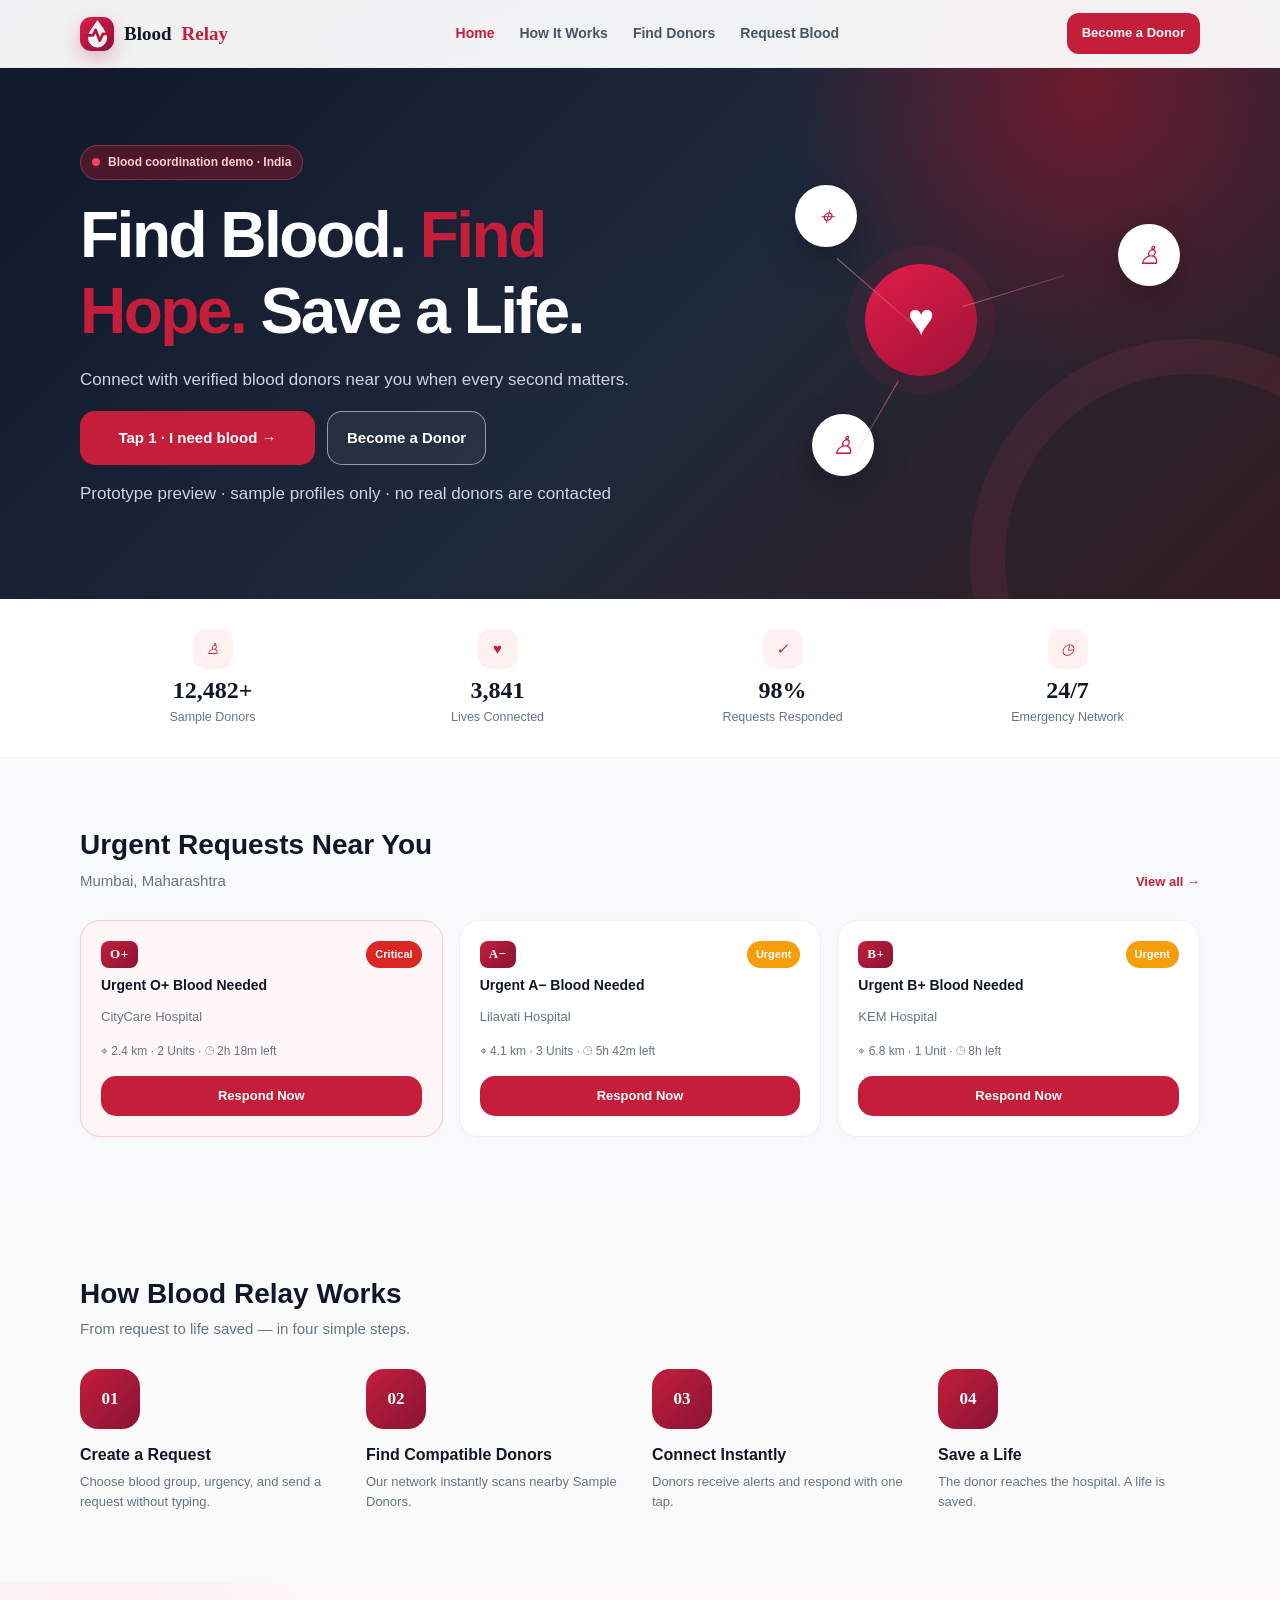
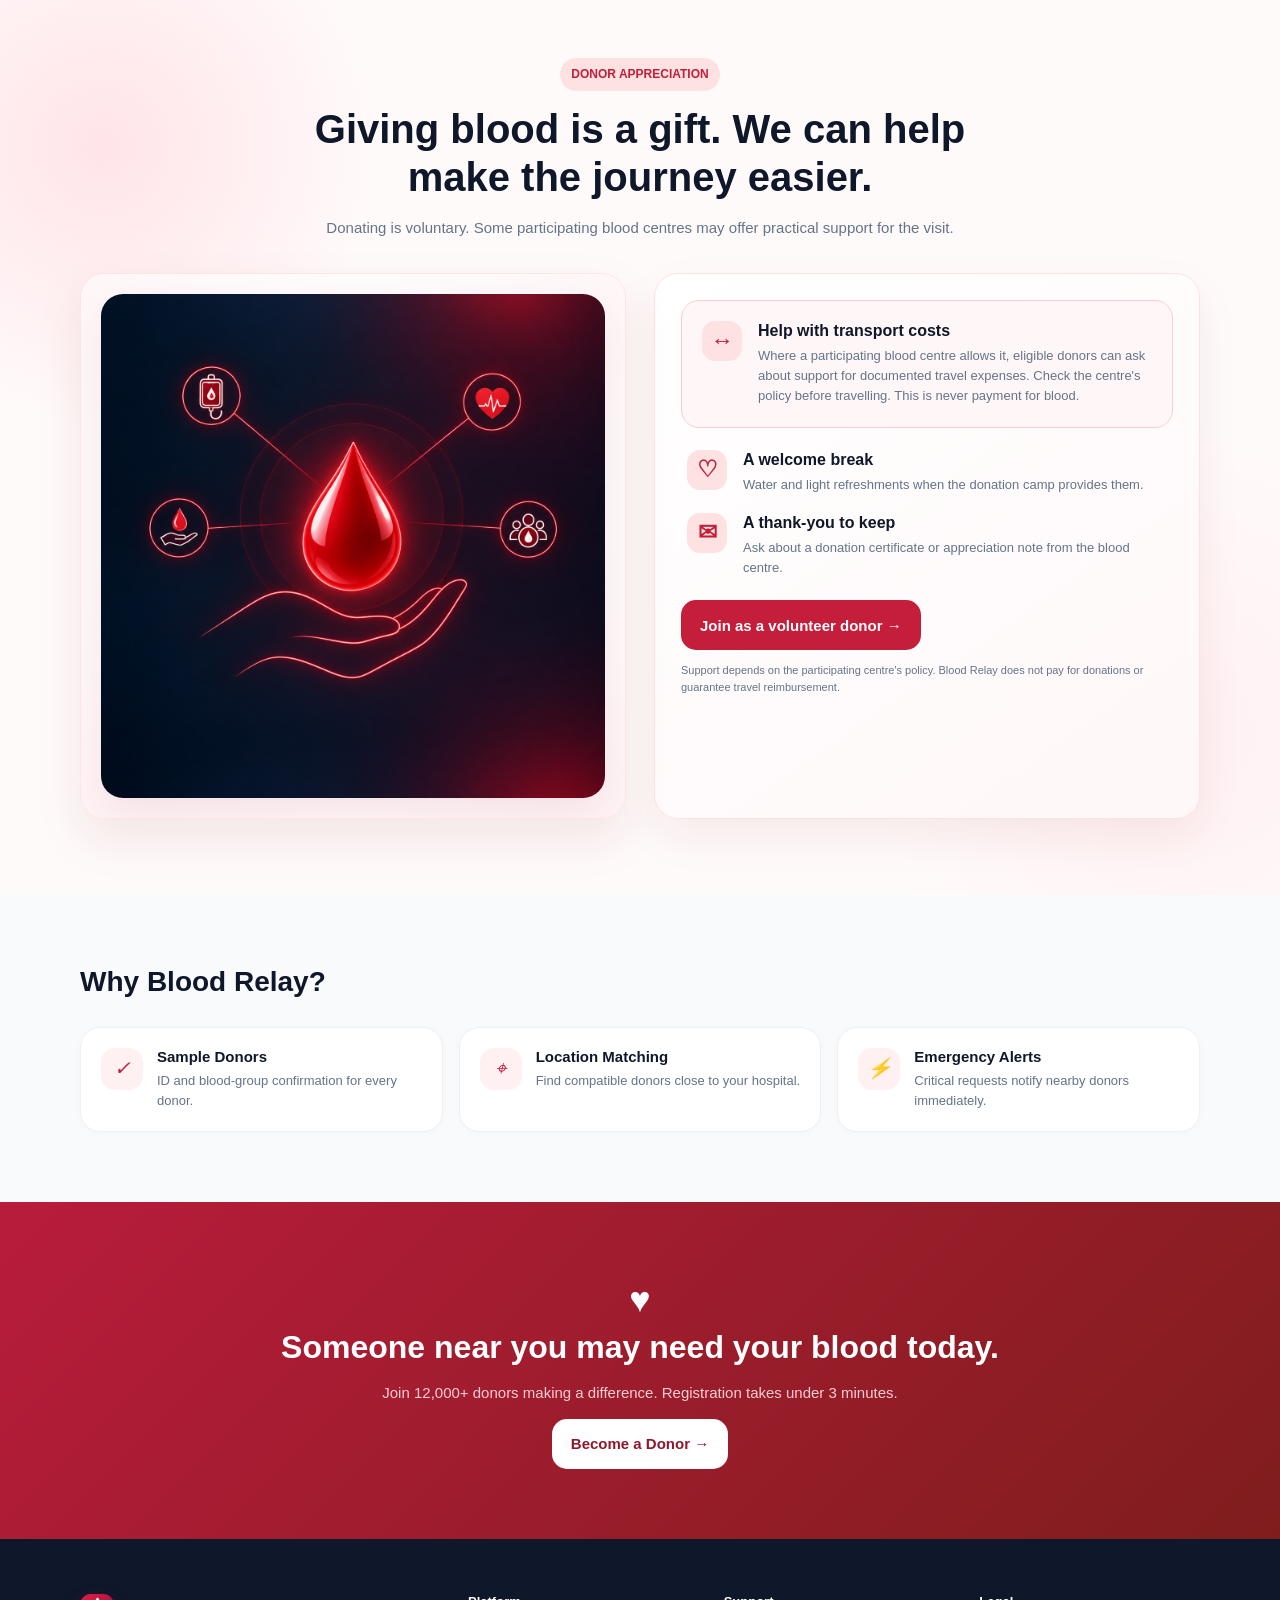
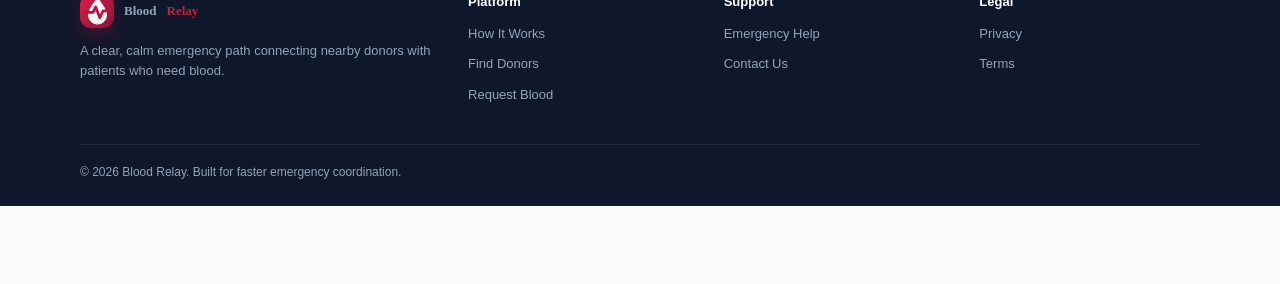
==== index.html @ 2e655f5f "added a index.html and index.css" ====
<!doctype html>
<html lang="en">
  <head>
    <meta charset="utf-8">
    <meta name="viewport" content="width=device-width,initial-scale=1">
    <meta name="theme-color" content="#c41e3a">
    <link rel="icon" href="data:image/svg+xml,%3Csvg xmlns='http://www.w3.org/2000/svg' viewBox='0 0 64 64'%3E%3Cpath fill='%23c41e3a' d='M32 4C24 18 10 31 10 43a22 22 0 1044 0C54 31 40 18 32 4z'/%3E%3C/svg%3E">
    <link rel="stylesheet" href="index.css">
    <title>
      Blood Relay — Emergency Blood Coordination
    </title>
  </head>
  <body class="bottom-space">

    <!-- Shared desktop navigation. -->

    <header class="topbar">
      <nav class="container nav">
        <a class="logo" href="index.html">
          <b class="logo-mark">
          </b>
          Blood <span class="red">Relay</span>
        </a>
        <div class="nav-links">
          <a class="active" href="index.html">
            Home
          </a>
          <a href="about.html">
            How It Works
          </a>
          <a href="search.html">
            Find Donors
          </a>
          <a href="request.html">
            Request Blood
          </a>
        </div>
        <a class="nav-action" href="register.html">
          Become a Donor
        </a>
      </nav>
    </header>


    <main>


      <!-- The first section helps visitors find donors or start a request. -->

      <section class="hero">
        <div class="container hero-grid">
          <div>
            <span class="eyebrow dark">
              <i class="dot">
              </i>
              Blood coordination demo · India
            </span>
            <h1>
              Find Blood.
              <span class="red">
                Find Hope.
              </span>
              Save a Life.
            </h1>
            <p>
              Connect with verified blood donors near you when every second matters.
            </p>
            <div class="hero-actions">
              <a class="btn btn-primary emergency-action" href="quick-request.html">
                Tap 1 · I need blood →
              </a>
              <a class="btn btn-ghost" href="register.html">
                Become a Donor
              </a>
            </div>
            <p class="demo-disclosure">Prototype preview · sample profiles only · no real donors are contacted</p>
          </div>
          <div class="network" aria-label="Blood request network">
            <i class="core">
              ♥
            </i>
            <i class="node">
              ⌖
            </i>
            <i class="node">
              ♙
            </i>
            <i class="node">
              ♙
            </i>
            <b class="line">
            </b>
            <b class="line">
            </b>
            <b class="line">
            </b>
          </div>
        </div>
      </section>
      <!-- Community impact statistics. -->
      <section class="stats">
        <div class="container stat-grid">
          <div class="stat">
            <i class="stat-icon">
              ♙
            </i>
            <strong>
              12,482+
            </strong>
            <small>
              Sample Donors
            </small>
          </div>
          <div class="stat">
            <i class="stat-icon">
              ♥
            </i>
            <strong>
              3,841
            </strong>
            <small>
              Lives Connected
            </small>
          </div>
          <div class="stat">
            <i class="stat-icon">
              ✓
            </i>
            <strong>
              98%
            </strong>
            <small>
              Requests Responded
            </small>
          </div>
          <div class="stat">
            <i class="stat-icon">
              ◷
            </i>
            <strong>
              24/7
            </strong>
            <small>
              Emergency Network
            </small>
          </div>
        </div>
      </section>

      <!-- Current requests are shown before the explanatory content. -->

      <section class="block offwhite">
        <div class="container">
          <div class="section-head">
            <div>
              <h2>
                Urgent Requests Near You
              </h2>
              <p>
                Mumbai, Maharashtra
              </p>
            </div>
            <a class="text-link" href="search.html">
              View all →
            </a>
          </div>
          <div class="request-grid">
            <article class="card request-card critical">
              <div class="request-top">
                <span class="blood">
                  O+
                </span>
                <span class="tag critical">
                  Critical
                </span>
              </div>
              <h3>
                Urgent O+ Blood Needed
              </h3>
              <p class="muted">
                CityCare Hospital
              </p>
              <p class="metadata">
                ⌖ 2.4 km · 2 Units · ◷ 2h 18m left
              </p>
              <a class="btn btn-primary" href="emergency.html">
                Respond Now
              </a>
            </article>
            <article class="card request-card">
              <div class="request-top">
                <span class="blood">
                  A−
                </span>
                <span class="tag urgent">
                  Urgent
                </span>
              </div>
              <h3>
                Urgent A− Blood Needed
              </h3>
              <p class="muted">
                Lilavati Hospital
              </p>
              <p class="metadata">
                ⌖ 4.1 km · 3 Units · ◷ 5h 42m left
              </p>
              <a class="btn btn-primary" href="emergency.html">
                Respond Now
              </a>
            </article>
            <article class="card request-card">
              <div class="request-top">
                <span class="blood">
                  B+
                </span>
                <span class="tag urgent">
                  Urgent
                </span>
              </div>
              <h3>
                Urgent B+ Blood Needed
              </h3>
              <p class="muted">
                KEM Hospital
              </p>
              <p class="metadata">
                ⌖ 6.8 km · 1 Unit · ◷ 8h left
              </p>
              <a class="btn btn-primary" href="emergency.html">
                Respond Now
              </a>
            </article>
          </div>
        </div>
      </section>
      <section class="block">
        <div class="container">
          <div class="section-head">
            <div>
              <h2>
                How Blood Relay Works
              </h2>
              <p>
                From request to life saved — in four simple steps.
              </p>
            </div>
          </div>
          <div class="steps">
            <div class="step">
              <i class="step-num">
                01
              </i>
              <h3>
                Create a Request
              </h3>
              <p>
                Choose blood group, urgency, and send a request without typing.
              </p>
            </div>
            <div class="step">
              <i class="step-num">
                02
              </i>
              <h3>
                Find Compatible Donors
              </h3>
              <p>
                Our network instantly scans nearby Sample Donors.
              </p>
            </div>
            <div class="step">
              <i class="step-num">
                03
              </i>
              <h3>
                Connect Instantly
              </h3>
              <p>
                Donors receive alerts and respond with one tap.
              </p>
            </div>
            <div class="step">
              <i class="step-num">
                04
              </i>
              <h3>
                Save a Life
              </h3>
              <p>
                The donor reaches the hospital. A life is saved.
              </p>
            </div>
          </div>
        </div>
      </section>
      <section class="donor-support" id="donor-support">
        <div class="container">
          <div class="donor-support-heading">
            <span class="eyebrow">DONOR APPRECIATION</span>
            <h2>Giving blood is a gift. We can help make the journey easier.</h2>
            <p>Donating is voluntary. Some participating blood centres may offer practical support for the visit.</p>
          </div>
          <div class="donor-support-layout">
            <figure class="donor-support-photo">
              <img class="donor-support-image" src="blood logo.png" alt="Blood Relay emblem showing a blood drop supported by a helping hand, connected to blood donation and community care">
            </figure>
            <div class="donor-support-panel">
              <article class="donor-transport">
                <span class="support-icon" aria-hidden="true">↔</span>
                <div>
                  <h3>Help with transport costs</h3>
                  <p>Where a participating blood centre allows it, eligible donors can ask about support for documented travel expenses. Check the centre's policy before travelling. This is never payment for blood.</p>
                </div>
              </article>
              <div class="donor-goodies">
                <article>
                  <span class="support-icon" aria-hidden="true">♡</span>
                  <div><h3>A welcome break</h3><p>Water and light refreshments when the donation camp provides them.</p></div>
                </article>
                <article>
                  <span class="support-icon" aria-hidden="true">✉</span>
                  <div><h3>A thank-you to keep</h3><p>Ask about a donation certificate or appreciation note from the blood centre.</p></div>
                </article>
              </div>
              <a class="btn btn-primary donor-support-cta" href="register.html">Join as a volunteer donor →</a>
              <p class="donor-support-note">Support depends on the participating centre's policy. Blood Relay does not pay for donations or guarantee travel reimbursement.</p>
            </div>
          </div>
        </div>
      </section>
      <section class="block offwhite">
        <div class="container">
          <div class="section-head">
            <h2>
              Why Blood Relay?
            </h2>
          </div>
          <div class="three-grid">
            <article class="card feature">
              <i class="feature-icon">
                ✓
              </i>
              <div>
                <h3>
                  Sample Donors
                </h3>
                <p>
                  ID and blood-group confirmation for every donor.
                </p>
              </div>
            </article>
            <article class="card feature">
              <i class="feature-icon">
                ⌖
              </i>
              <div>
                <h3>
                  Location Matching
                </h3>
                <p>
                  Find compatible donors close to your hospital.
                </p>
              </div>
            </article>
            <article class="card feature">
              <i class="feature-icon">
                ⚡
              </i>
              <div>
                <h3>
                  Emergency Alerts
                </h3>
                <p>
                  Critical requests notify nearby donors immediately.
                </p>
              </div>
            </article>
          </div>
        </div>
      </section>
      <section class="cta">
        <div class="container">
          <div style="font-size:36px">
            ♥
          </div>
          <h2>
            Someone near you may need your blood today.
          </h2>
          <p>
            Join 12,000+ donors making a difference. Registration takes under 3 minutes.
          </p>
          <a class="btn btn-light" href="register.html">
            Become a Donor →
          </a>
        </div>
      </section>
    </main>

    
    <!-- Site-wide links and mission statement. -->
     

    <footer class="footer">
      <div class="container">
        <div class="footer-grid">
          <div>
            <a class="logo" href="index.html">
              <b class="logo-mark">
              </b>
          Blood <span class="red">Relay</span>
            </a>
            <p>
              A clear, calm emergency path connecting nearby donors with patients who need blood.
            </p>
          </div>
          <div>
            <h4>
              Platform
            </h4>
            <ul>
              <li>
                <a href="about.html">
                  How It Works
                </a>
              </li>
              <li>
                <a href="search.html">
                  Find Donors
                </a>
              </li>
              <li>
                <a href="request.html">
                  Request Blood
                </a>
              </li>
            </ul>
          </div>
          <div>
            <h4>
              Support
            </h4>
            <ul>
              <li>
                <a href="emergency.html">
                  Emergency Help
                </a>
              </li>
              <li>
                <a href="about.html">
                  Contact Us
                </a>
              </li>
            </ul>
          </div>
          <div>
            <h4>
              Legal
            </h4>
            <ul>
              <li>
                <a href="profile.html">
                  Privacy
                </a>
              </li>
              <li>
                <a href="about.html">
                  Terms
                </a>
              </li>
            </ul>
          </div>
        </div>
        <div class="footer-bottom">
          © 2026 Blood Relay. Built for faster emergency coordination.
        </div>
      </div>
    </footer>


    <!--This Section is For Mobile Users <om>-->


    <nav class="mobile-nav">
      <a href="index.html">
        <i>
          ⌂
        </i>
        Home
      </a>
      <a href="request.html">
        <i>
          ♥
        </i>
        Request
      </a>
      <a href="search.html">
        <i>
          ⌕
        </i>
        Search
      </a>
      <a href="notifications.html">
        <i>
          ♧
        </i>
        Alerts
      </a>
      <a href="profile.html">
        <i>
          ♙
        </i>
        Profile
      </a>
    </nav>

    
  </body>
</html>
---- index.css ----
/* =========================================================
   INDEX PAGE STYLES
   ---------------------------------------------------------
   Shared styles and CSS variables are available in:
   styles.css
   ========================================================= */

@import url("styles.css");


/* =========================================================
   HERO SECTION
   ========================================================= */

/* Vertically center all items inside the hero grid */
.hero-grid {
  align-items: center;
}


/* Keep network elements isolated from outside stacking contexts */
.network {
  isolation: isolate;
}


/* Small text used for demo/disclosure information */
.demo-disclosure {
  margin: 16px 0 0;
  color: #cbd5e1;
  font-size: 12px;
}


/* =========================================================
   DONOR SUPPORT SECTION
   ========================================================= */

.donor-support {
  /* Allows positioned child elements inside this section */
  position: relative;

  /* Prevent decorative backgrounds from overflowing */
  overflow: hidden;

  /* Top and bottom spacing */
  padding: 76px 0;

  /* Soft pink radial background */
  background:
    radial-gradient(
      circle at 8% 18%,
      #ffe4e8 0,
      transparent 20%
    ),
    radial-gradient(
      circle at 92% 82%,
      #fff0f2 0,
      transparent 22%
    ),
    #fffafa;
}


/* =========================================================
   DONOR SUPPORT - HEADING
   ========================================================= */

.donor-support-heading {
  /* Prevent the heading from becoming too wide */
  max-width: 720px;

  /* Center the heading container */
  margin: 0 auto 34px;

  /* Center heading text */
  text-align: center;
}


/* Main heading */
.donor-support-heading h2 {
  margin: 14px 0 10px;

  /* Responsive font size:
     minimum: 28px
     preferred: 4vw
     maximum: 40px
  */
  font-size: clamp(28px, 4vw, 40px);
}


/* Description below the heading */
.donor-support-heading p {
  color: var(--muted);
}


/* =========================================================
   DONOR SUPPORT - MAIN LAYOUT
   ========================================================= */

.donor-support-layout {
  display: grid;

  /* Two equal columns on desktop */
  grid-template-columns:
    minmax(0, 1fr)
    minmax(0, 1fr);

  /* Space between image and content */
  gap: 28px;

  /* Make both columns equal in height */
  align-items: stretch;
}


/* =========================================================
   DONOR SUPPORT - IMAGE CONTAINER
   ========================================================= */

.donor-support-photo {
  position: relative;

  /* Center the image */
  display: grid;
  place-items: center;

  min-height: 100%;
  margin: 0;

  /* Space around the image */
  padding: 20px;

  /* Hide anything outside rounded container */
  overflow: hidden;

  /* Light border */
  border: 1px solid #ffe4e6;

  /* Rounded corners */
  border-radius: 24px;

  /* Soft white/pink background */
  background:
    radial-gradient(
      circle at 50% 45%,
      #fff 0,
      #fff 52%,
      #fff5f6 100%
    );

  /* Soft shadow */
  box-shadow: 0 20px 48px #7f1d1d18;
}


/* =========================================================
   DONOR SUPPORT - IMAGE
   ========================================================= */

.donor-support-image {
  display: block;

  /* Image cannot become wider than its container
     and has a maximum width of 540px */
  width: min(100%, 540px);

  /* Keep image square */
  aspect-ratio: 1;

  /* Preserve the complete image */
  object-fit: contain;

  /* Rounded image corners */
  border-radius: 22px;

  /* Soft shadow around the image */
  filter: drop-shadow(0 16px 24px #9f12391c);
}


/* =========================================================
   IMAGE CAPTION
   ========================================================= */

.donor-support-photo figcaption {
  /* Place caption at the bottom of the image container */
  position: absolute;
  inset: auto 16px 16px;

  padding: 12px 15px;

  /* Glass-like border */
  border: 1px solid #ffffff90;

  border-radius: 14px;

  /* Semi-transparent white background */
  background: #ffffffdf;

  color: var(--ink);

  font-size: 13px;
  font-weight: 700;

  /* Blur content behind the caption */
  backdrop-filter: blur(8px);
}


/* =========================================================
   DONOR SUPPORT - CONTENT PANEL
   ========================================================= */

.donor-support-panel {
  padding: 26px;

  border: 1px solid #fee2e2;
  border-radius: 24px;

  /* White to light-pink gradient */
  background: linear-gradient(
    145deg,
    #ffffff,
    #fff7f8
  );

  /* Soft shadow */
  box-shadow: 0 18px 44px #7f1d1d12;
}


/* =========================================================
   TRANSPORT / GOODIES ITEMS
   ========================================================= */

.donor-transport,
.donor-goodies article {
  display: grid;

  /* First column = icon
     Second column = text */
  grid-template-columns: 42px 1fr;

  gap: 14px;

  /* Align content at the top */
  align-items: start;
}


/* Transport information box */
.donor-transport {
  padding: 20px;

  border: 1px solid #fecdd3;
  border-radius: 18px;

  /* Slightly transparent pink background */
  background: #fff7f7ed;
}


/* =========================================================
   SUPPORT ICON
   ========================================================= */

.support-icon {
  display: grid;

  width: 40px;
  height: 40px;

  /* Center icon inside the box */
  place-items: center;

  border-radius: 13px;

  background: #fee2e2;

  color: var(--red);

  font-size: 23px;
  font-weight: 800;
}


/* =========================================================
   PANEL TYPOGRAPHY
   ========================================================= */

.donor-support-panel h3 {
  margin: 0 0 6px;
  font-size: 16px;
}


.donor-support-panel p {
  margin: 0;

  color: var(--muted);

  font-size: 13px;
}


/* =========================================================
   DONOR GOODIES
   ========================================================= */

.donor-goodies {
  display: grid;

  /* Space between goodies */
  gap: 18px;

  padding: 22px 6px;
}


/* =========================================================
   CALL TO ACTION BUTTON
   ========================================================= */

.donor-support-cta {
  display: inline-flex;

  /* Center button content */
  align-items: center;
  justify-content: center;

  /* Minimum button height */
  min-height: 50px;
}


/* Small note below CTA */
.donor-support-note {
  margin-top: 12px !important;
  font-size: 11px !important;
}


/* =========================================================
   RESPONSIVE DESIGN
   TABLET / SMALL LAPTOP
   ========================================================= */

@media (max-width: 800px) {

  /* Change two-column layout
     into a single-column layout */
  .donor-support-layout {
    grid-template-columns: 1fr;
  }


  /* Make image container responsive */
  .donor-support-photo {
    min-height: 0;

    /* Slightly wider than a square */
    aspect-ratio: 1.15;

    padding: 14px;
  }


  /* Reduce maximum image width */
  .donor-support-image {
    width: min(100%, 500px);
  }
}


/* =========================================================
   RESPONSIVE DESIGN
   MOBILE
   ========================================================= */

@media (max-width: 520px) {

  /* Reduce section spacing on mobile */
  .donor-support {
    padding: 54px 0;
  }


  /* Reduce panel padding */
  .donor-support-panel {
    padding: 17px;
  }


  /* Move caption into normal document flow */
  .donor-support-photo figcaption {
    position: static;

    margin-top: 4px;

    font-size: 12px;

    text-align: center;
  }


  /* Make CTA button full width */
  .donor-support-cta {
    width: 100%;
  }
}
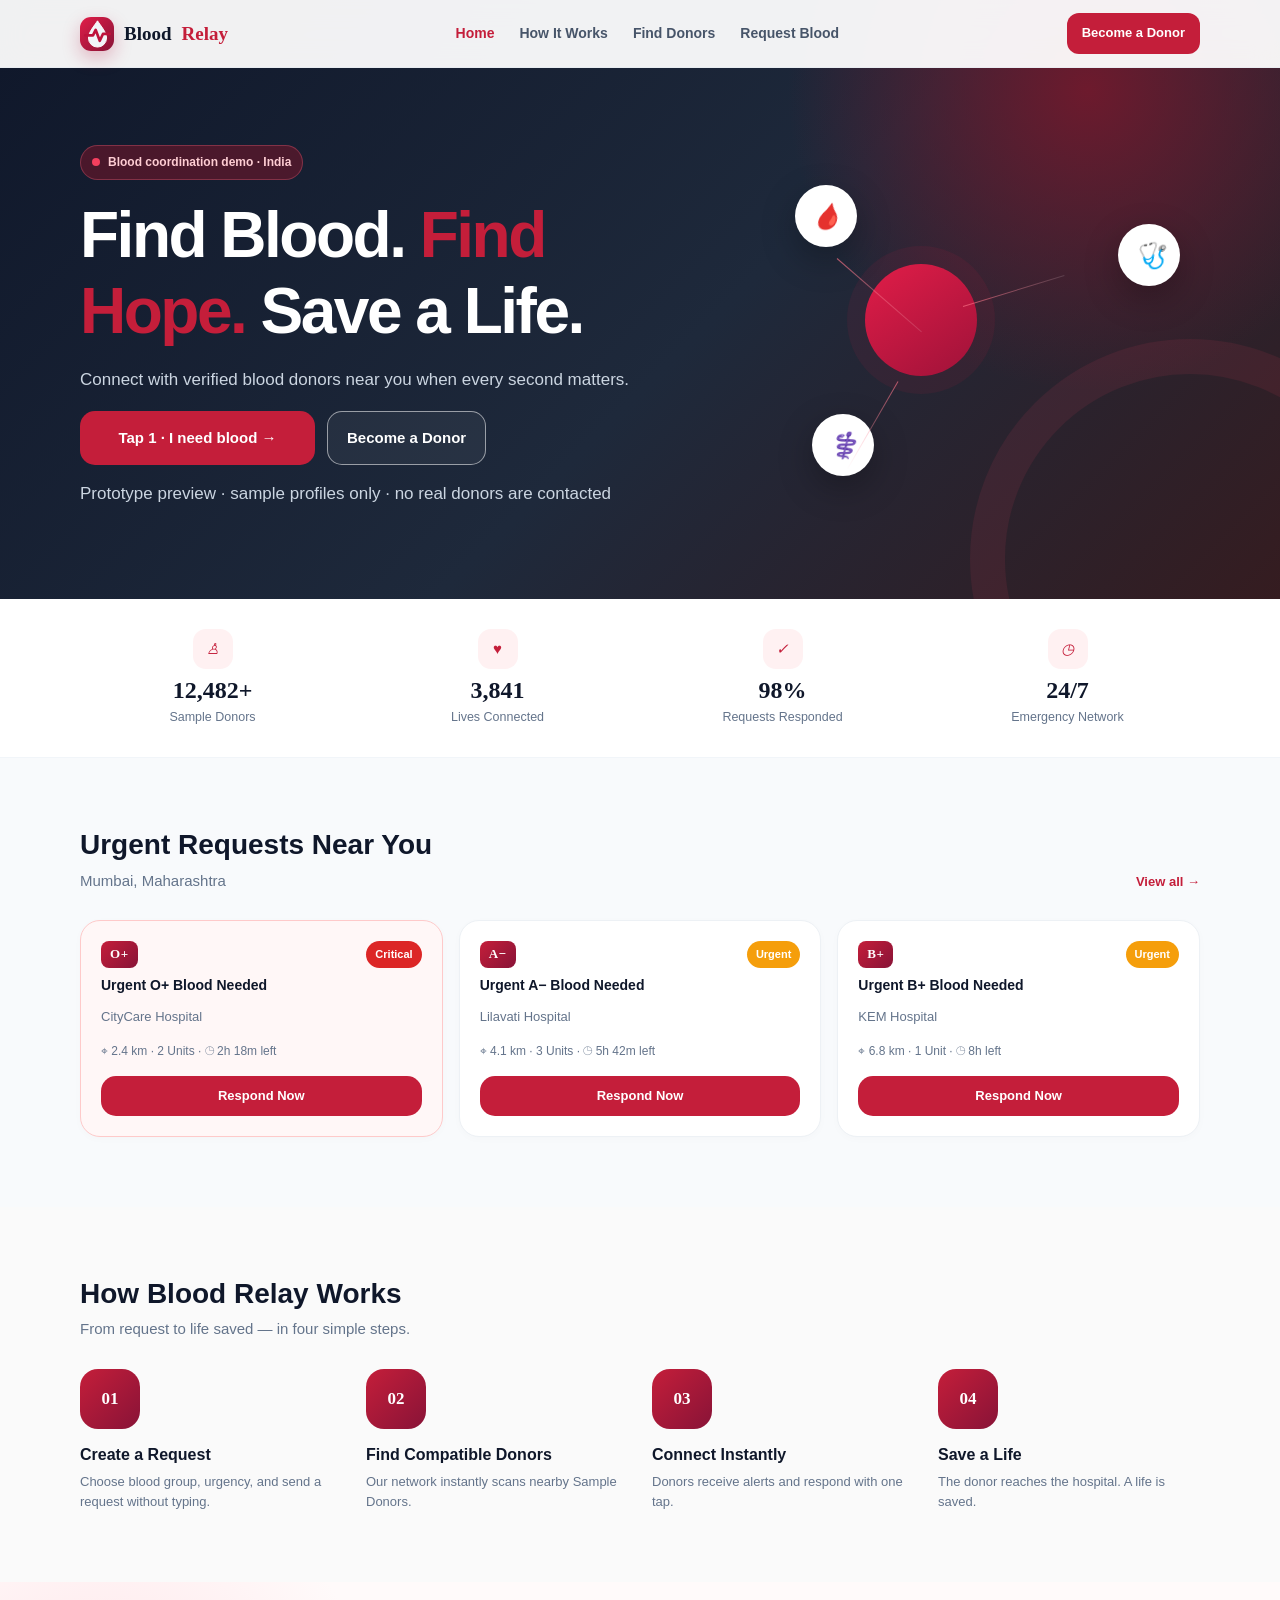
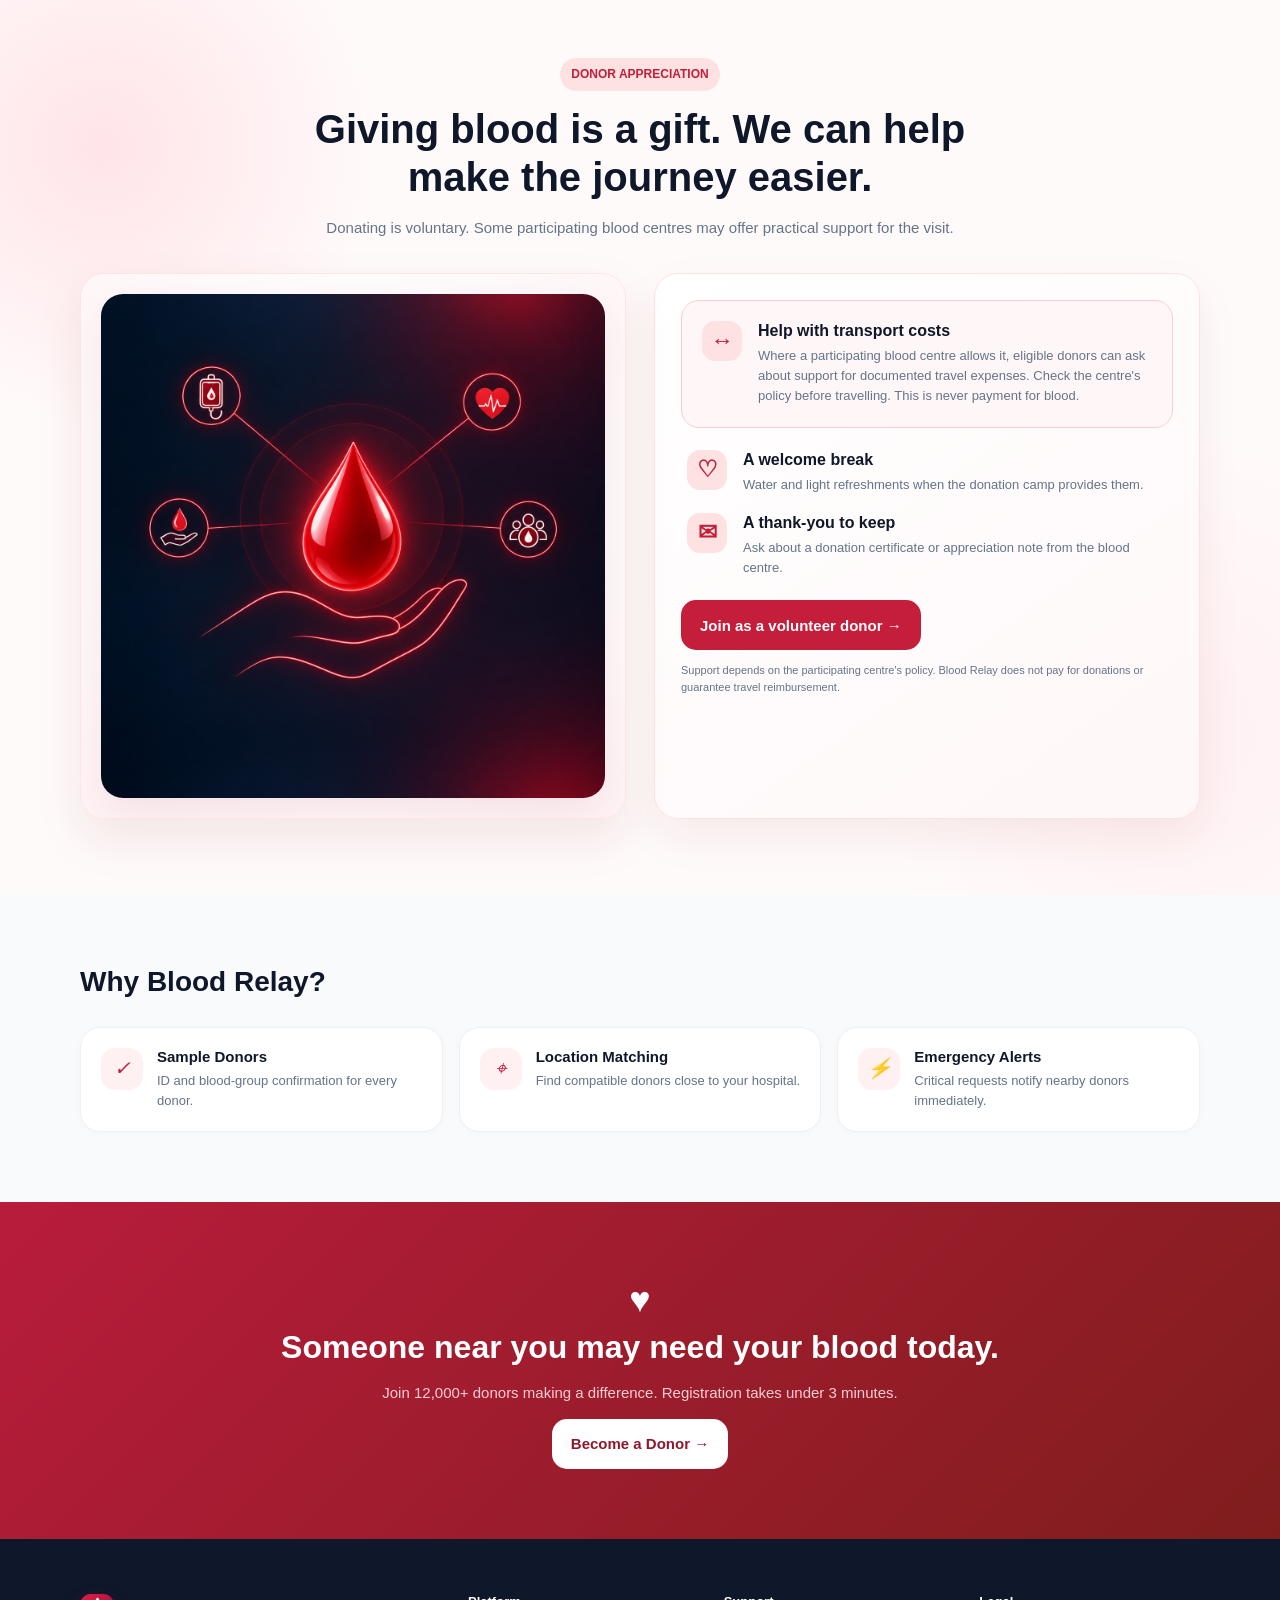
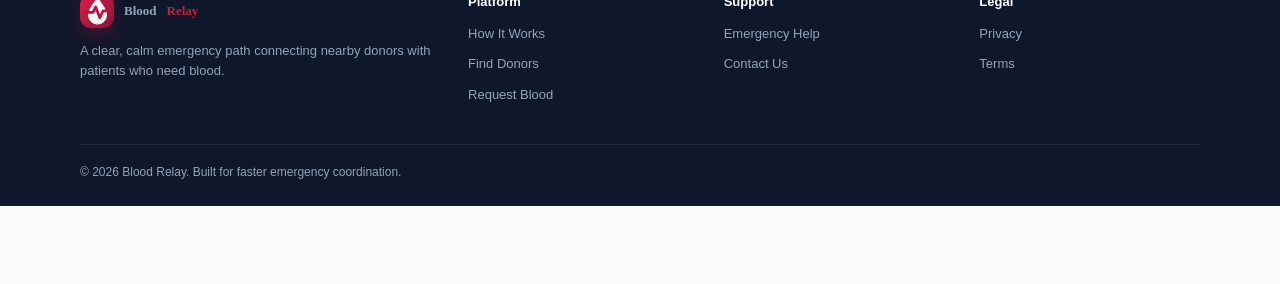
==== commit 986a702a: "Update index.html" ====
--- a/index.html
+++ b/index.html
@@ -77,16 +77,16 @@
           </div>
           <div class="network" aria-label="Blood request network">
             <i class="core">
-              ♥
+              
             </i>
             <i class="node">
-              ⌖
+              🩸 
             </i>
             <i class="node">
-              ♙
+              🩺
             </i>
             <i class="node">
-              ♙
+               ⚕️ 
             </i>
             <b class="line">
             </b>
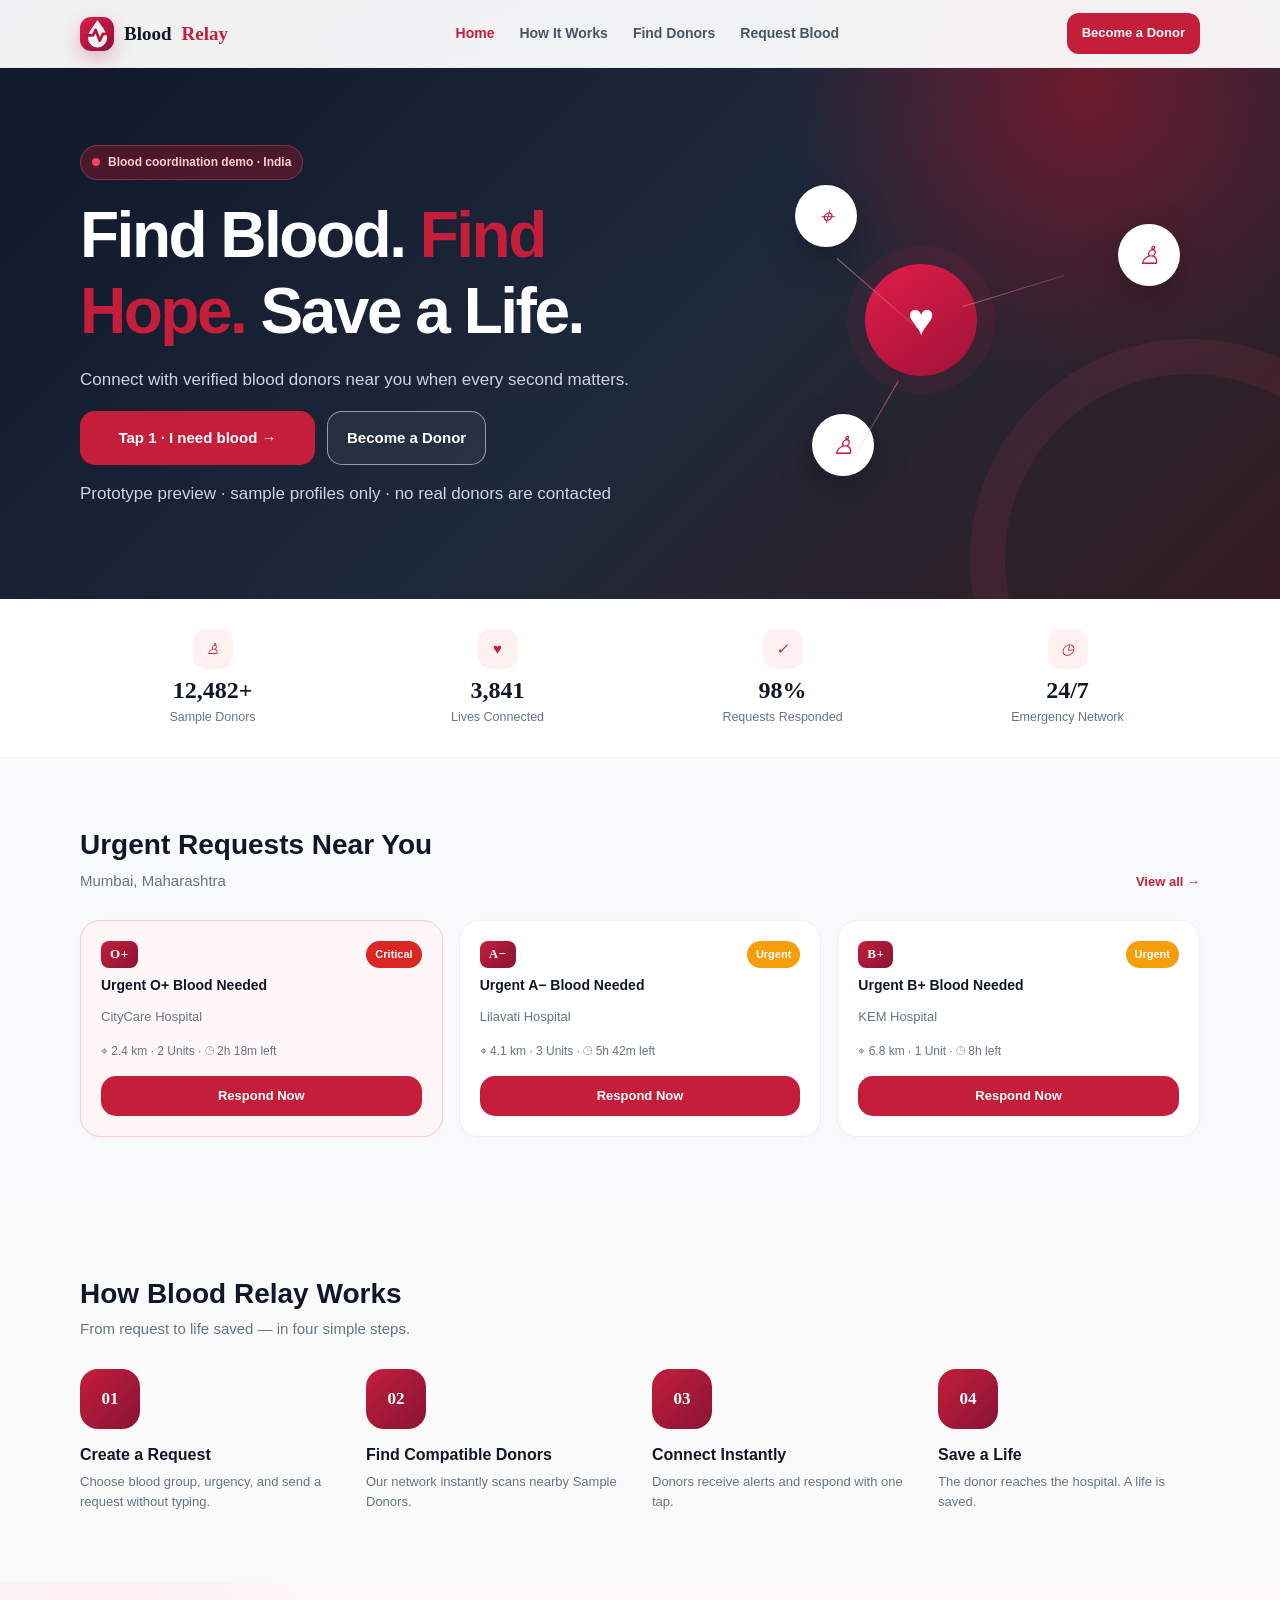
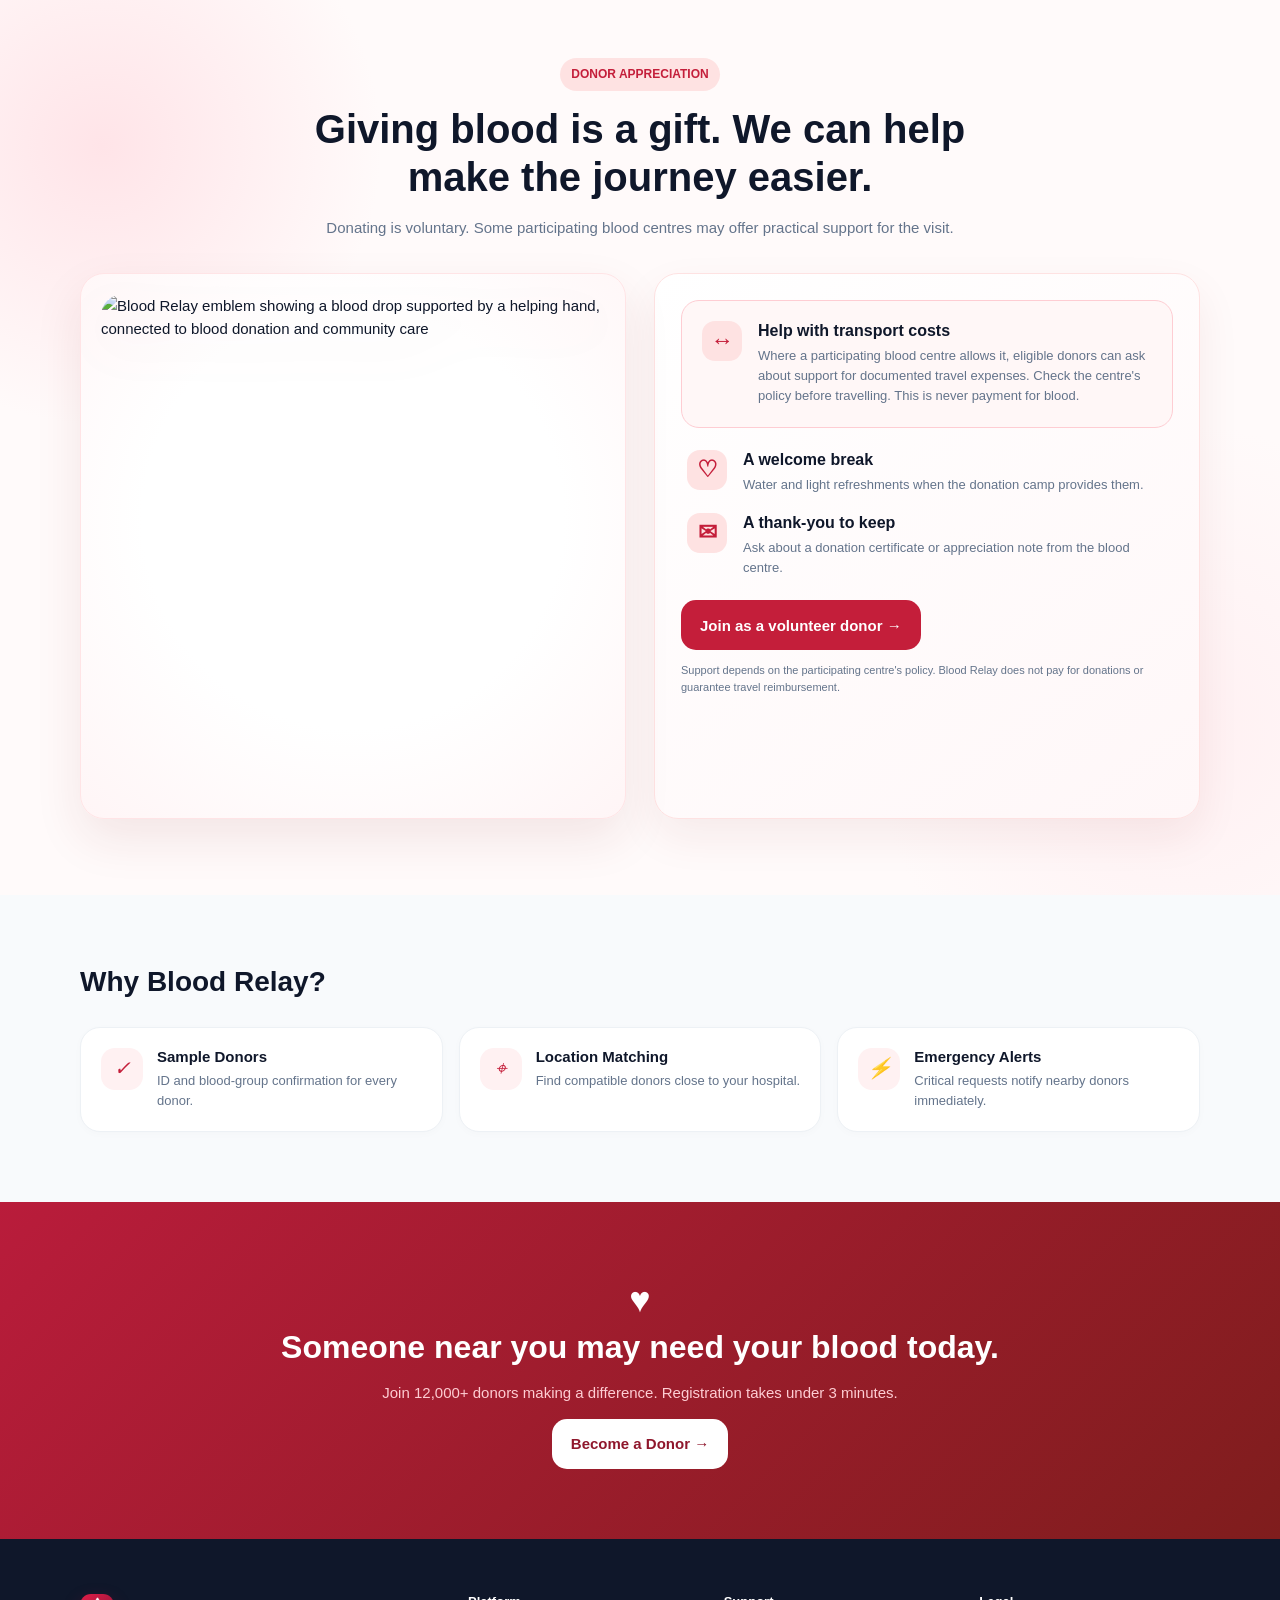
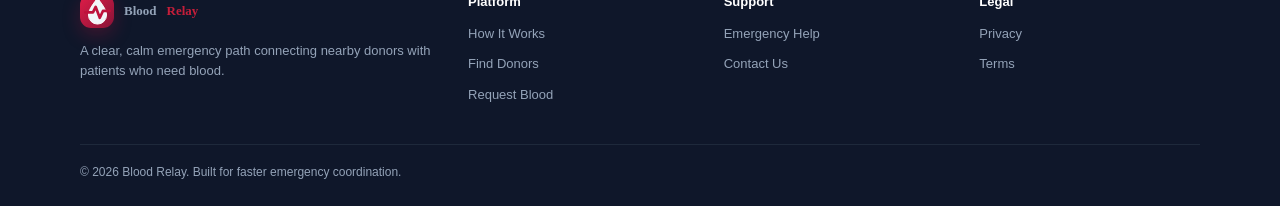
==== commit a0727fcb: "modiefied index file of html and css" ====
--- a/index.html
+++ b/index.html
@@ -77,16 +77,16 @@
           </div>
           <div class="network" aria-label="Blood request network">
             <i class="core">
-              
+              ♥
             </i>
             <i class="node">
-              🩸 
+              ⌖
             </i>
             <i class="node">
-              🩺
+              ♙
             </i>
             <i class="node">
-               ⚕️ 
+              ♙
             </i>
             <b class="line">
             </b>
@@ -303,7 +303,7 @@
           </div>
           <div class="donor-support-layout">
             <figure class="donor-support-photo">
-              <img class="donor-support-image" src="blood logo.png" alt="Blood Relay emblem showing a blood drop supported by a helping hand, connected to blood donation and community care">
+              <img class="donor-support-image" src="blood-donation-emblem.png" alt="Blood Relay emblem showing a blood drop supported by a helping hand, connected to blood donation and community care">
             </figure>
             <div class="donor-support-panel">
               <article class="donor-transport">
--- a/index.css
+++ b/index.css
@@ -411,4 +411,15 @@
   .donor-support-cta {
     width: 100%;
   }
-}+}
+/* Keep room for the fixed mobile navigation, without a desktop footer gap. */
+.bottom-space {
+  padding-bottom: 0;
+}
+
+@media (max-width: 800px) {
+  .bottom-space {
+    padding-bottom: 88px;
+  }
+}
+
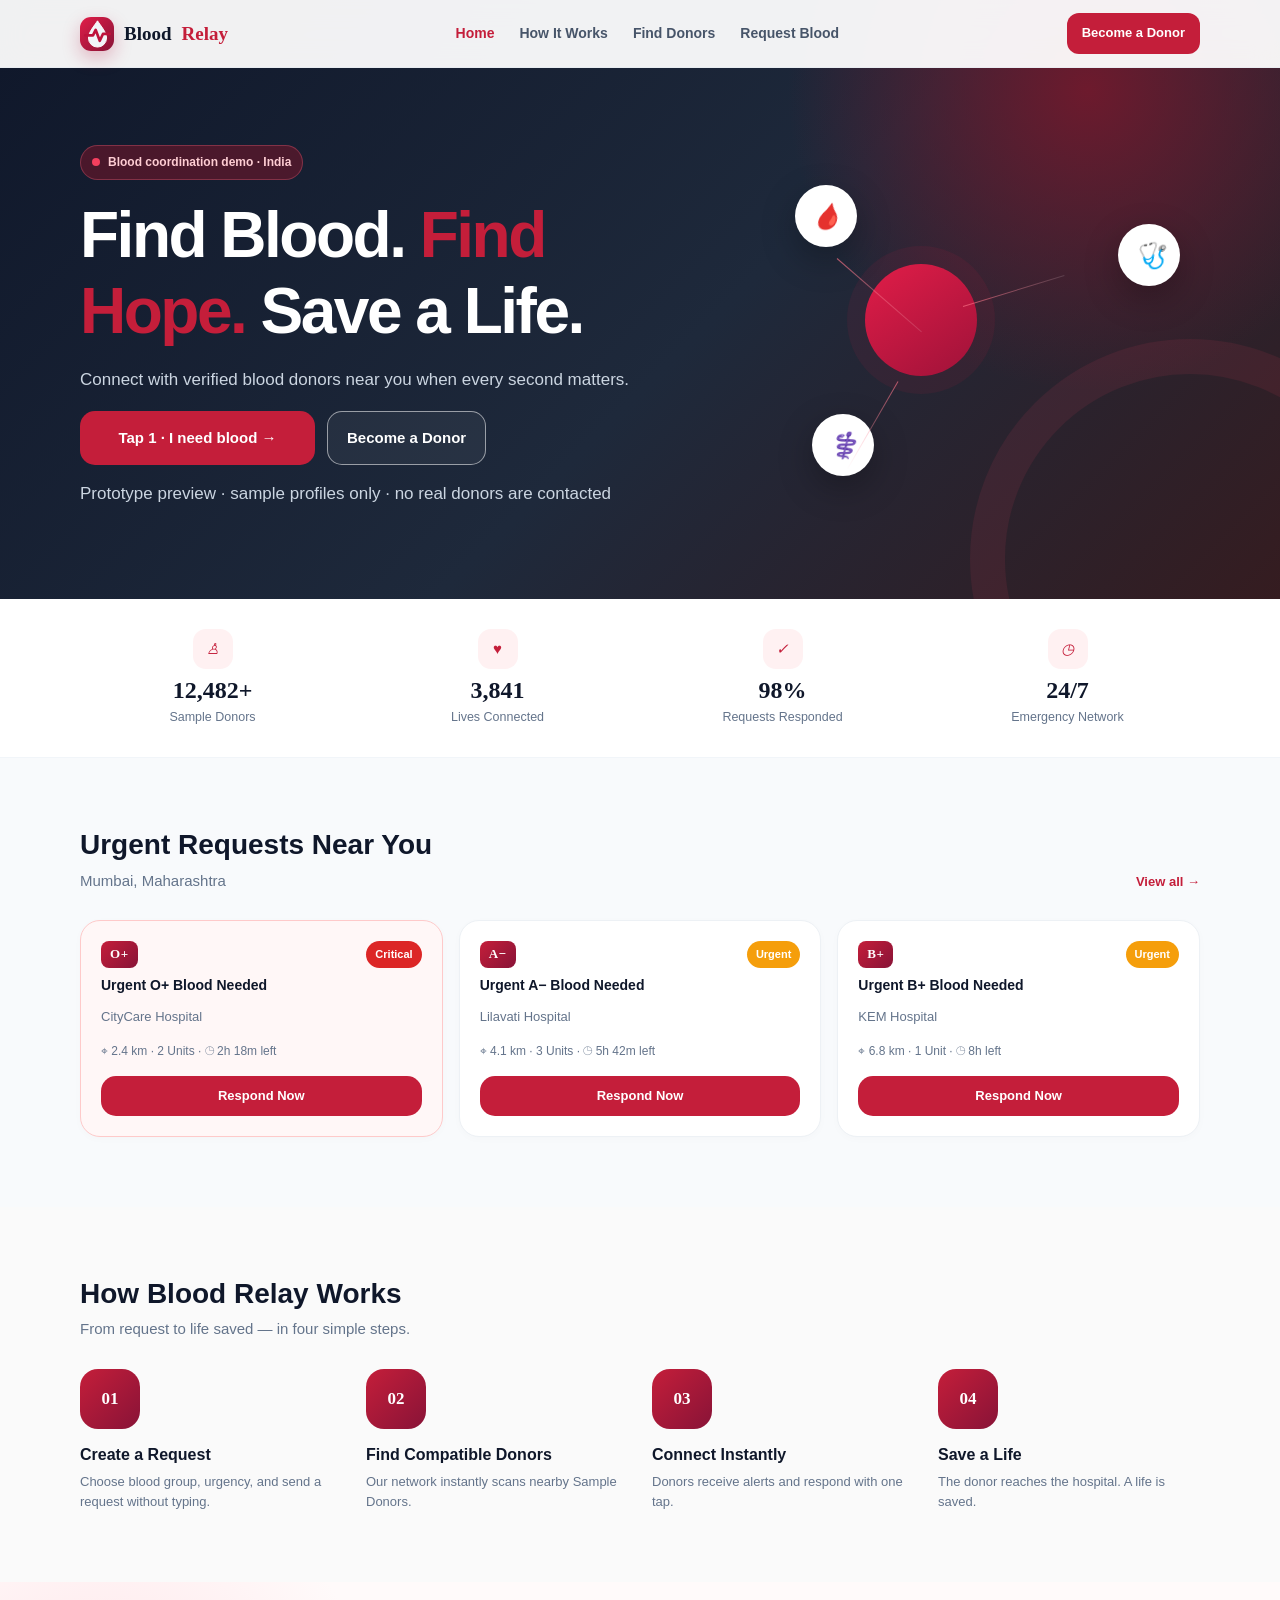
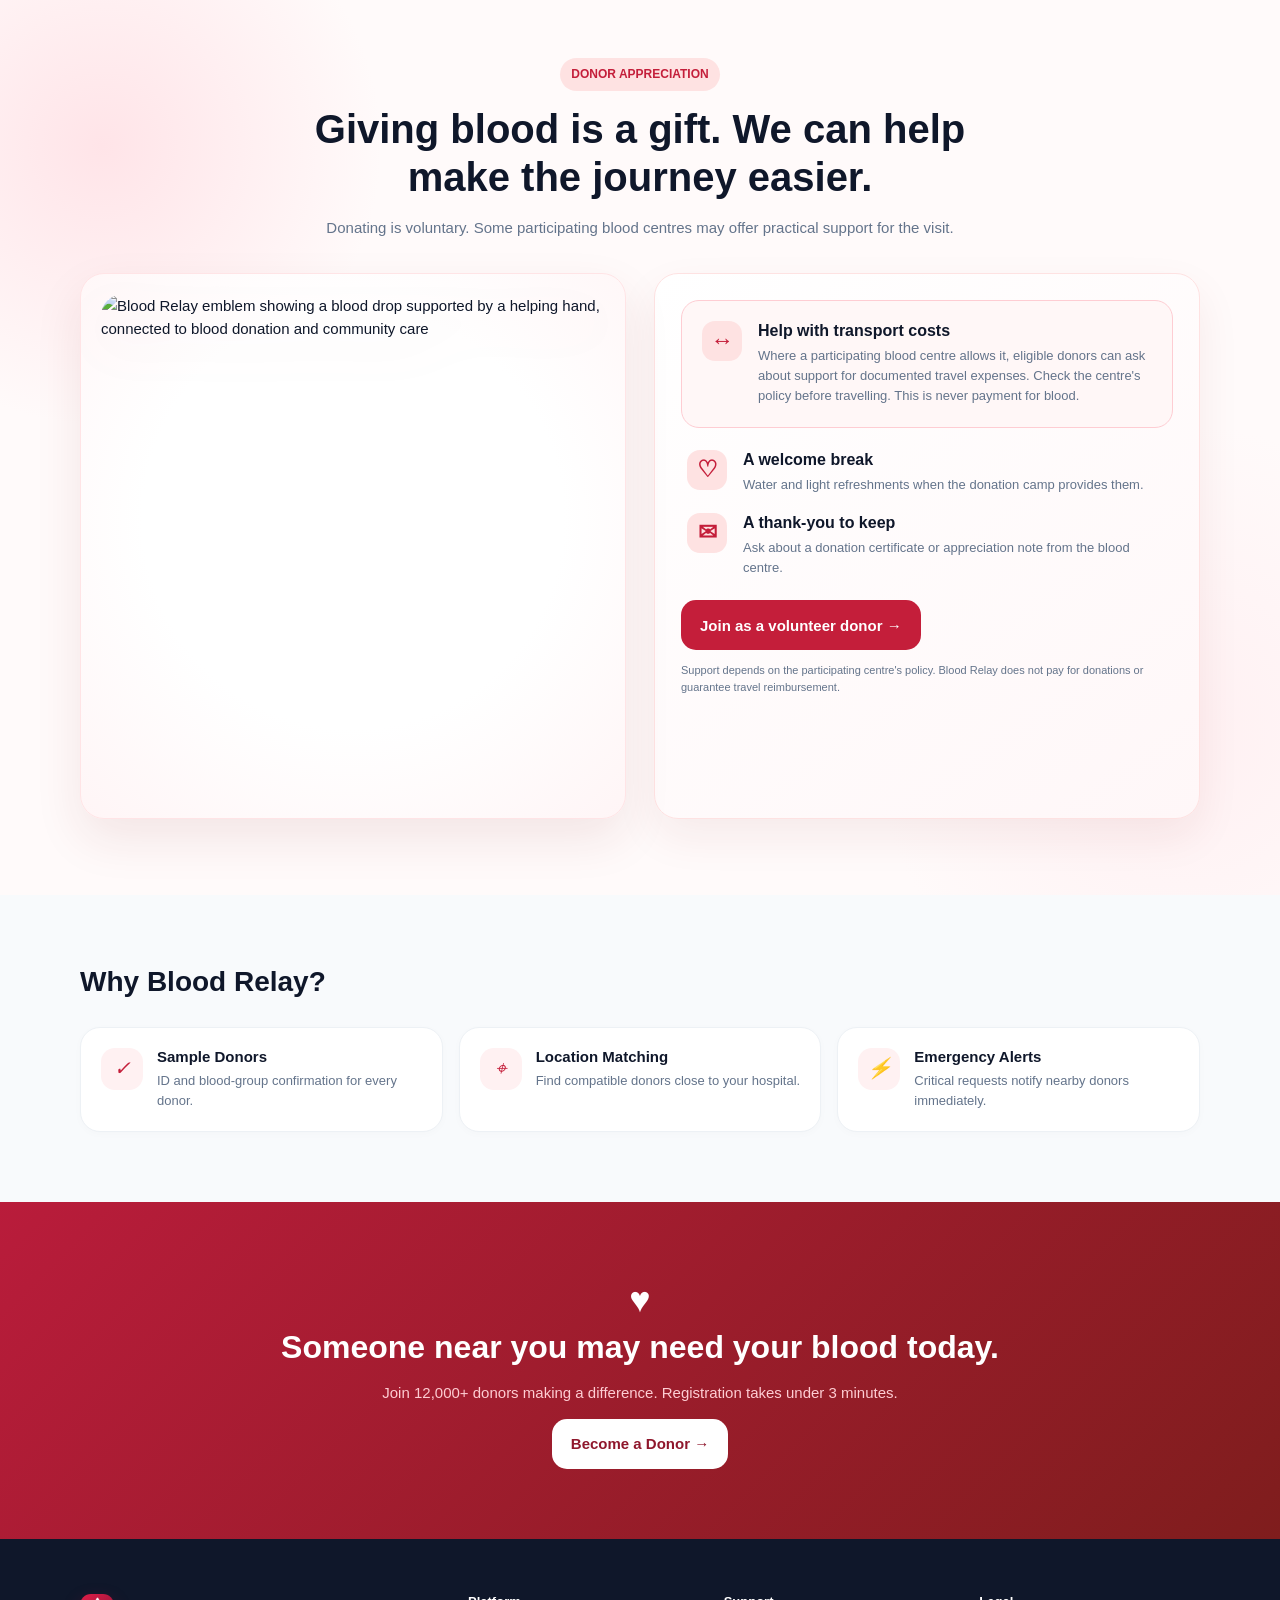
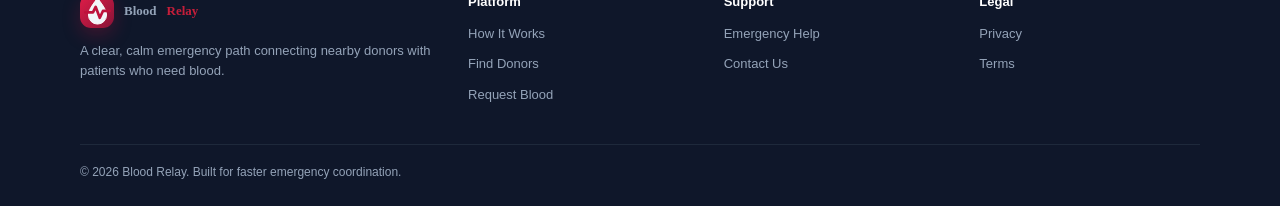
==== commit e3dbd1a8: "Merge pull request #17 from Hari46-om/feature/state modiefied index file of html and css" ====
--- a/index.html
+++ b/index.html
@@ -77,16 +77,16 @@
           </div>
           <div class="network" aria-label="Blood request network">
             <i class="core">
-              ♥
+              
             </i>
             <i class="node">
-              ⌖
+              🩸 
             </i>
             <i class="node">
-              ♙
+              🩺
             </i>
             <i class="node">
-              ♙
+               ⚕️ 
             </i>
             <b class="line">
             </b>
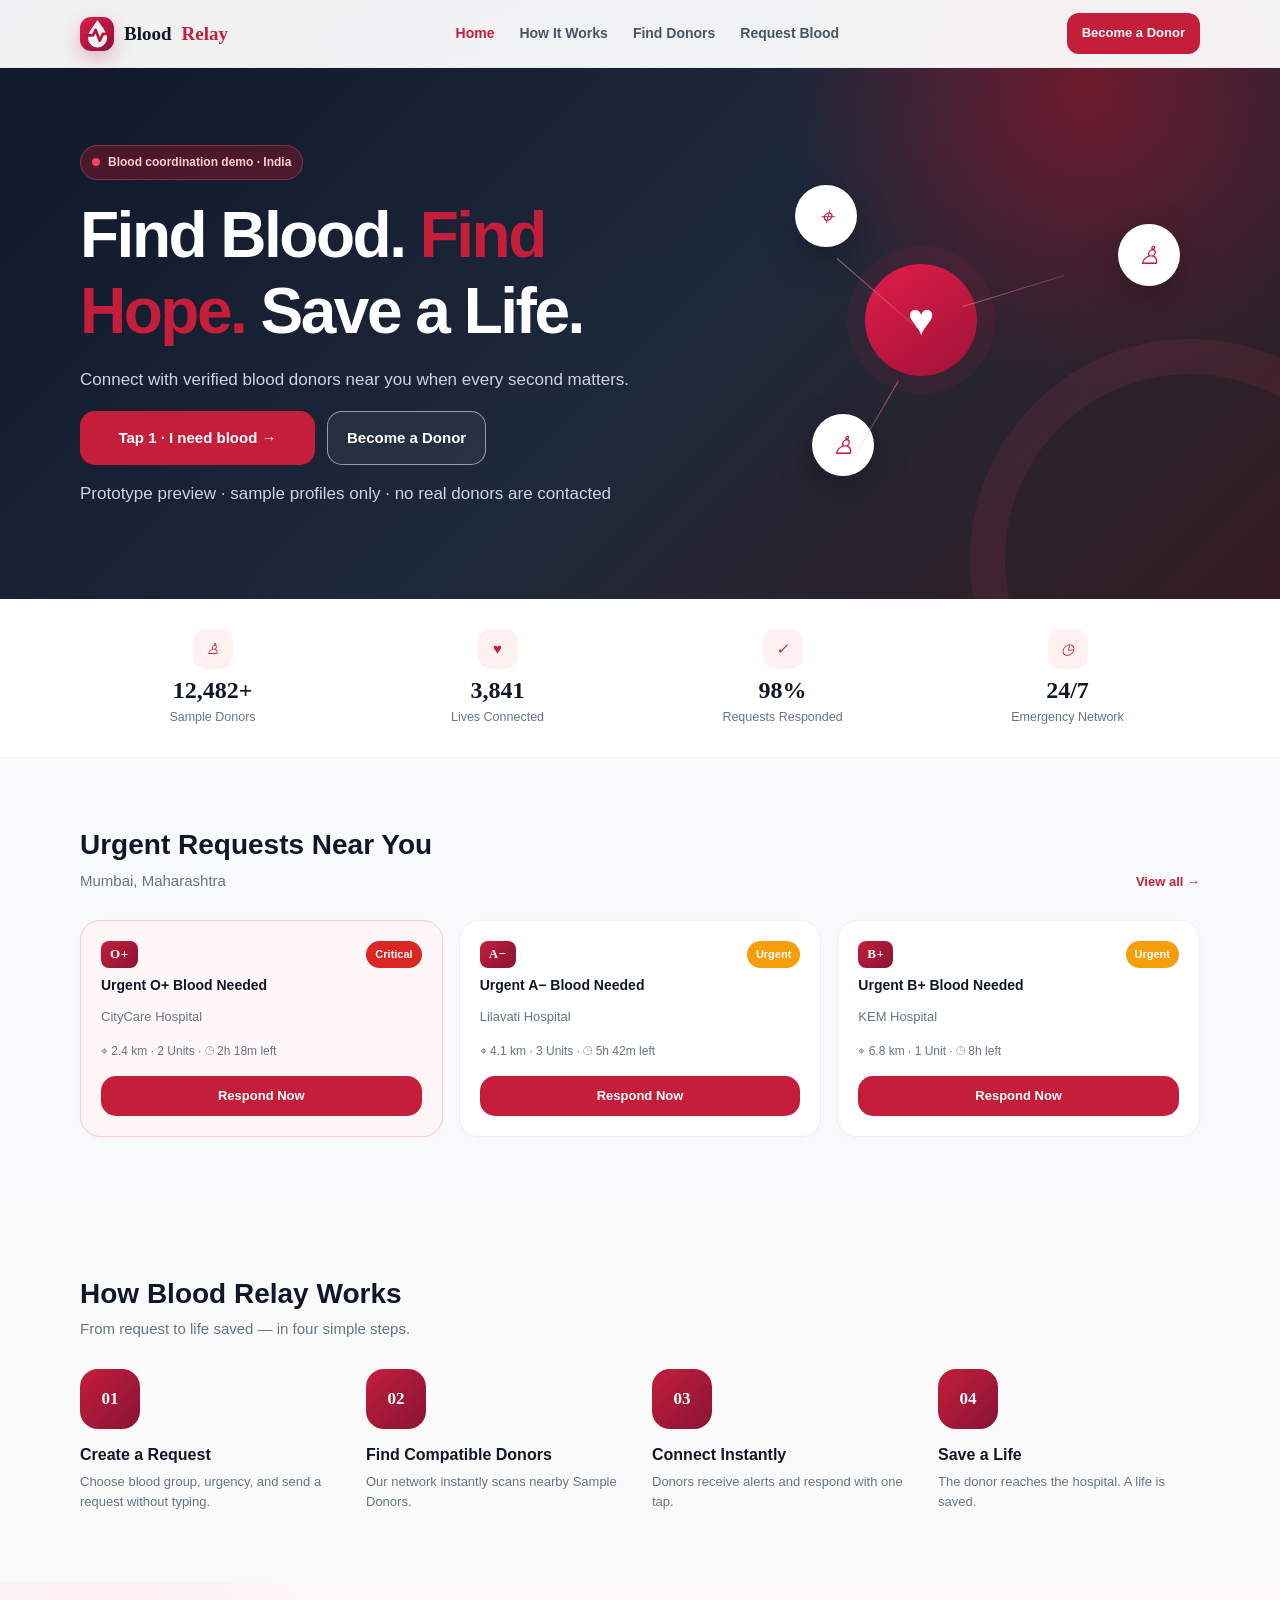
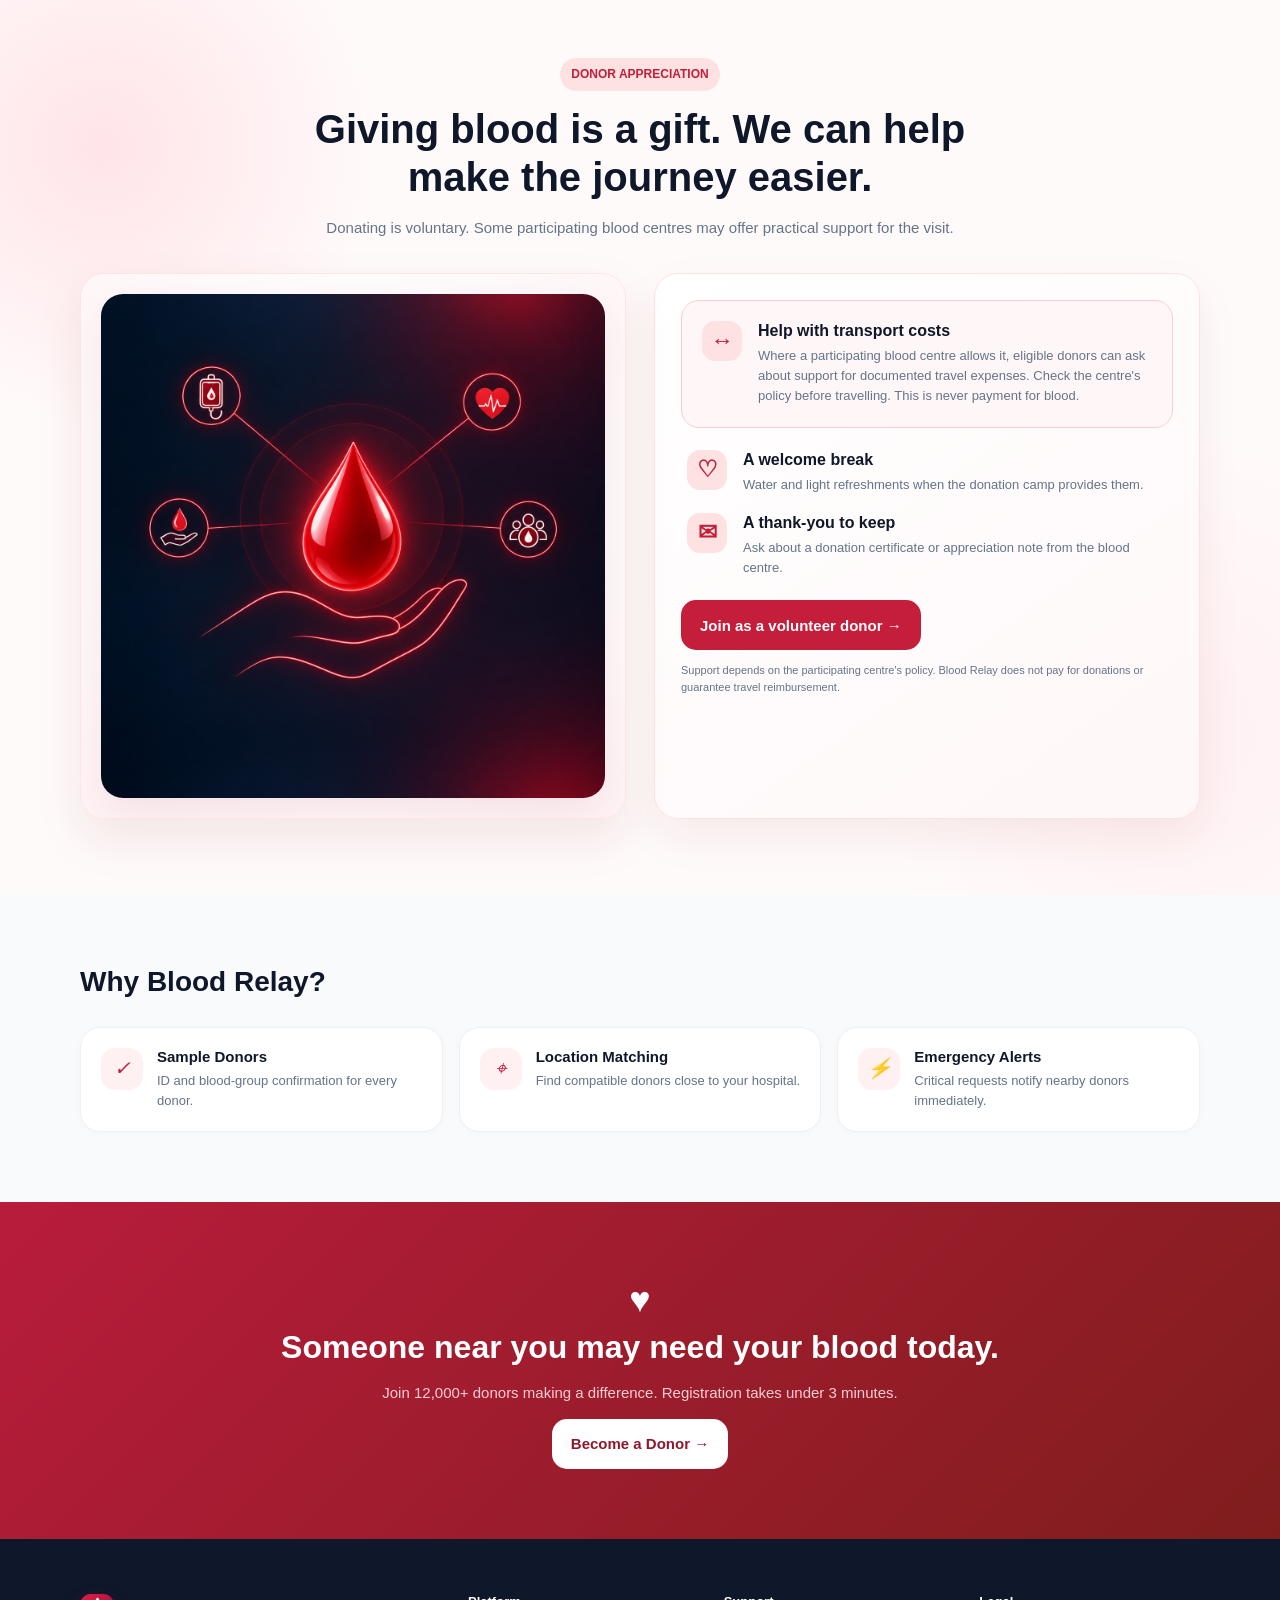
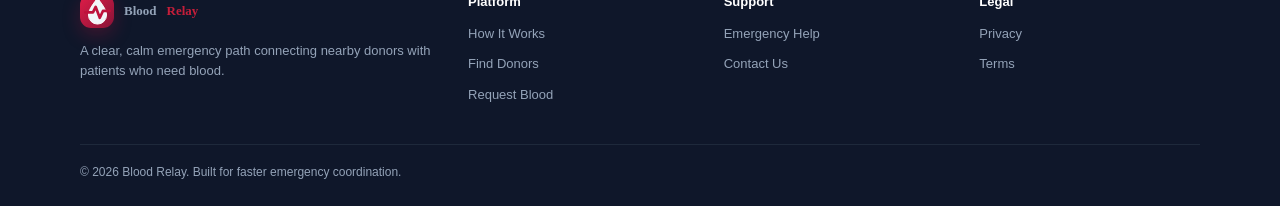
==== commit 1cd4e386: "some changes" ====
--- a/index.html
+++ b/index.html
@@ -77,16 +77,16 @@
           </div>
           <div class="network" aria-label="Blood request network">
             <i class="core">
-              
+              ♥
             </i>
             <i class="node">
-              🩸 
+              ⌖
             </i>
             <i class="node">
-              🩺
+              ♙
             </i>
             <i class="node">
-               ⚕️ 
+              ♙
             </i>
             <b class="line">
             </b>
@@ -303,7 +303,7 @@
           </div>
           <div class="donor-support-layout">
             <figure class="donor-support-photo">
-              <img class="donor-support-image" src="blood-donation-emblem.png" alt="Blood Relay emblem showing a blood drop supported by a helping hand, connected to blood donation and community care">
+              <img class="donor-support-image" src="ChatGPT Image Oct 6, 2026, 01_13_18 AM.png" alt="Blood Relay emblem showing a blood drop supported by a helping hand, connected to blood donation and community care">
             </figure>
             <div class="donor-support-panel">
               <article class="donor-transport">
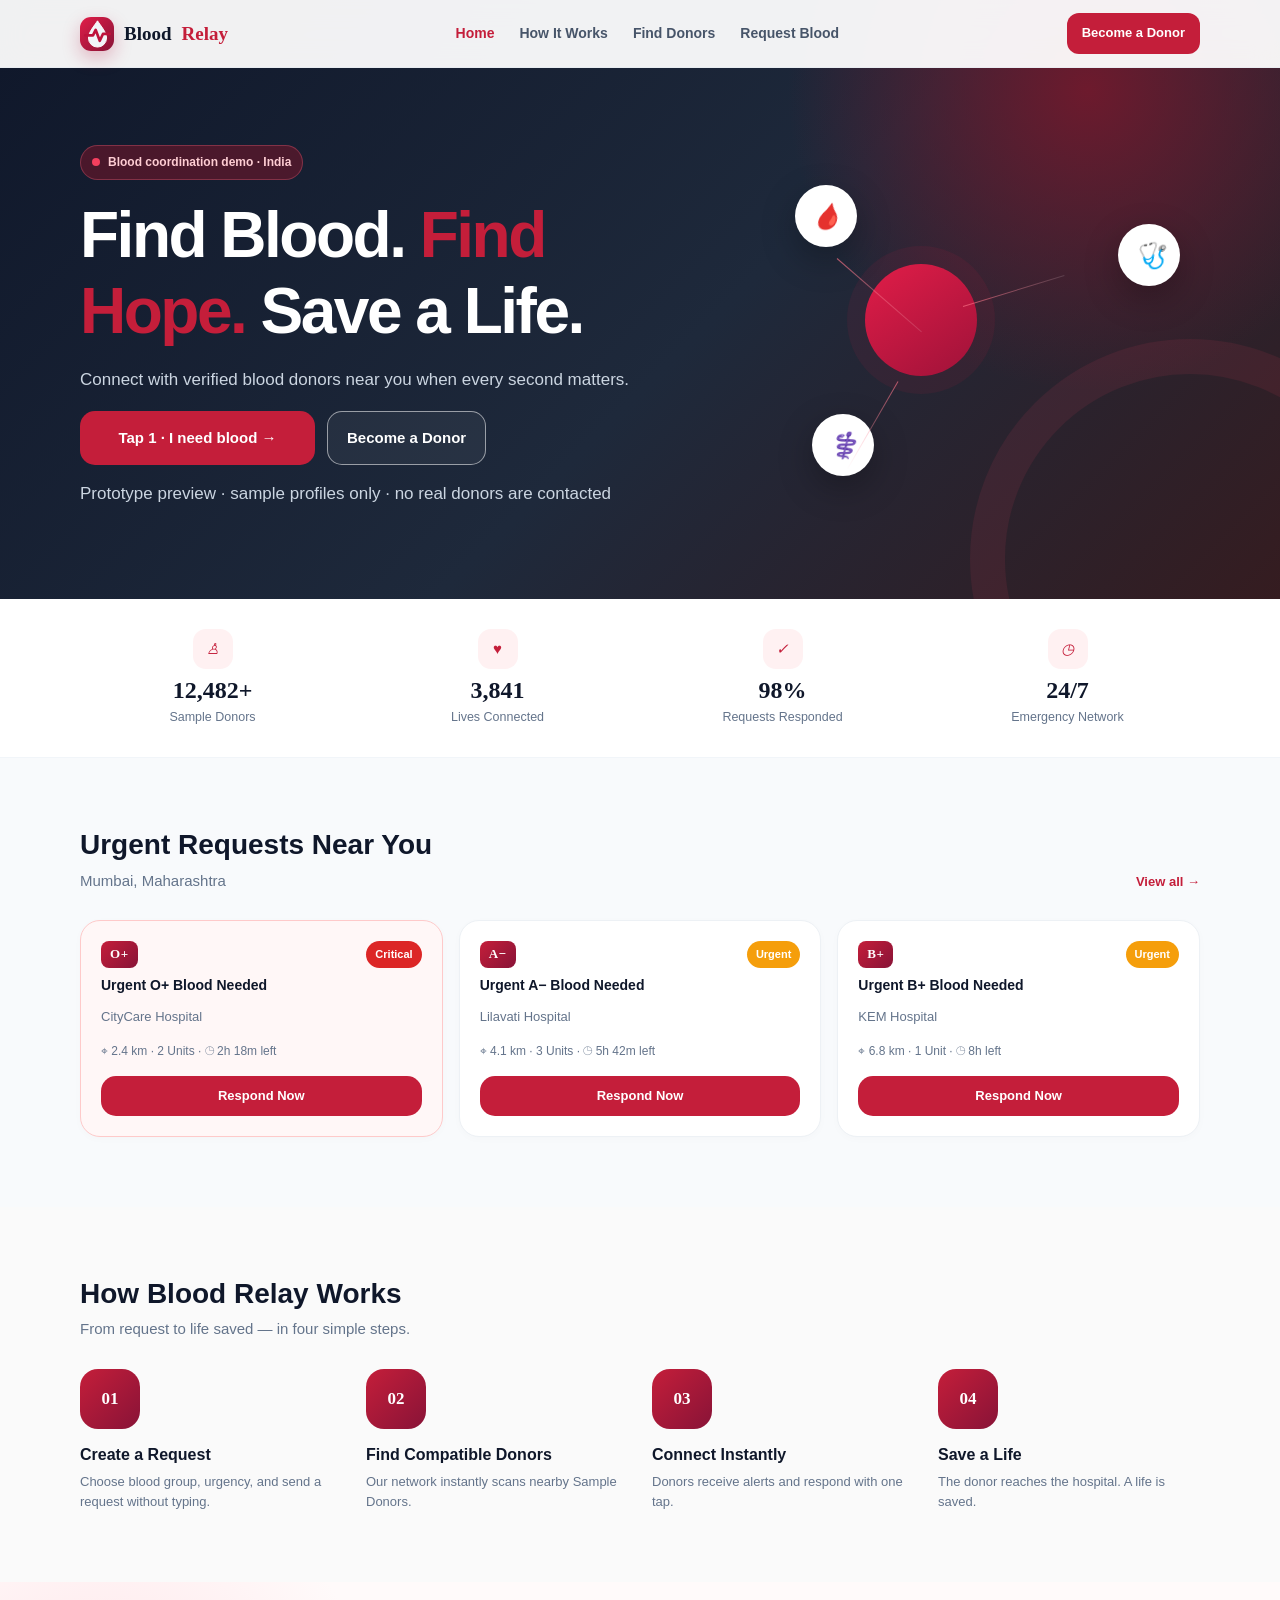
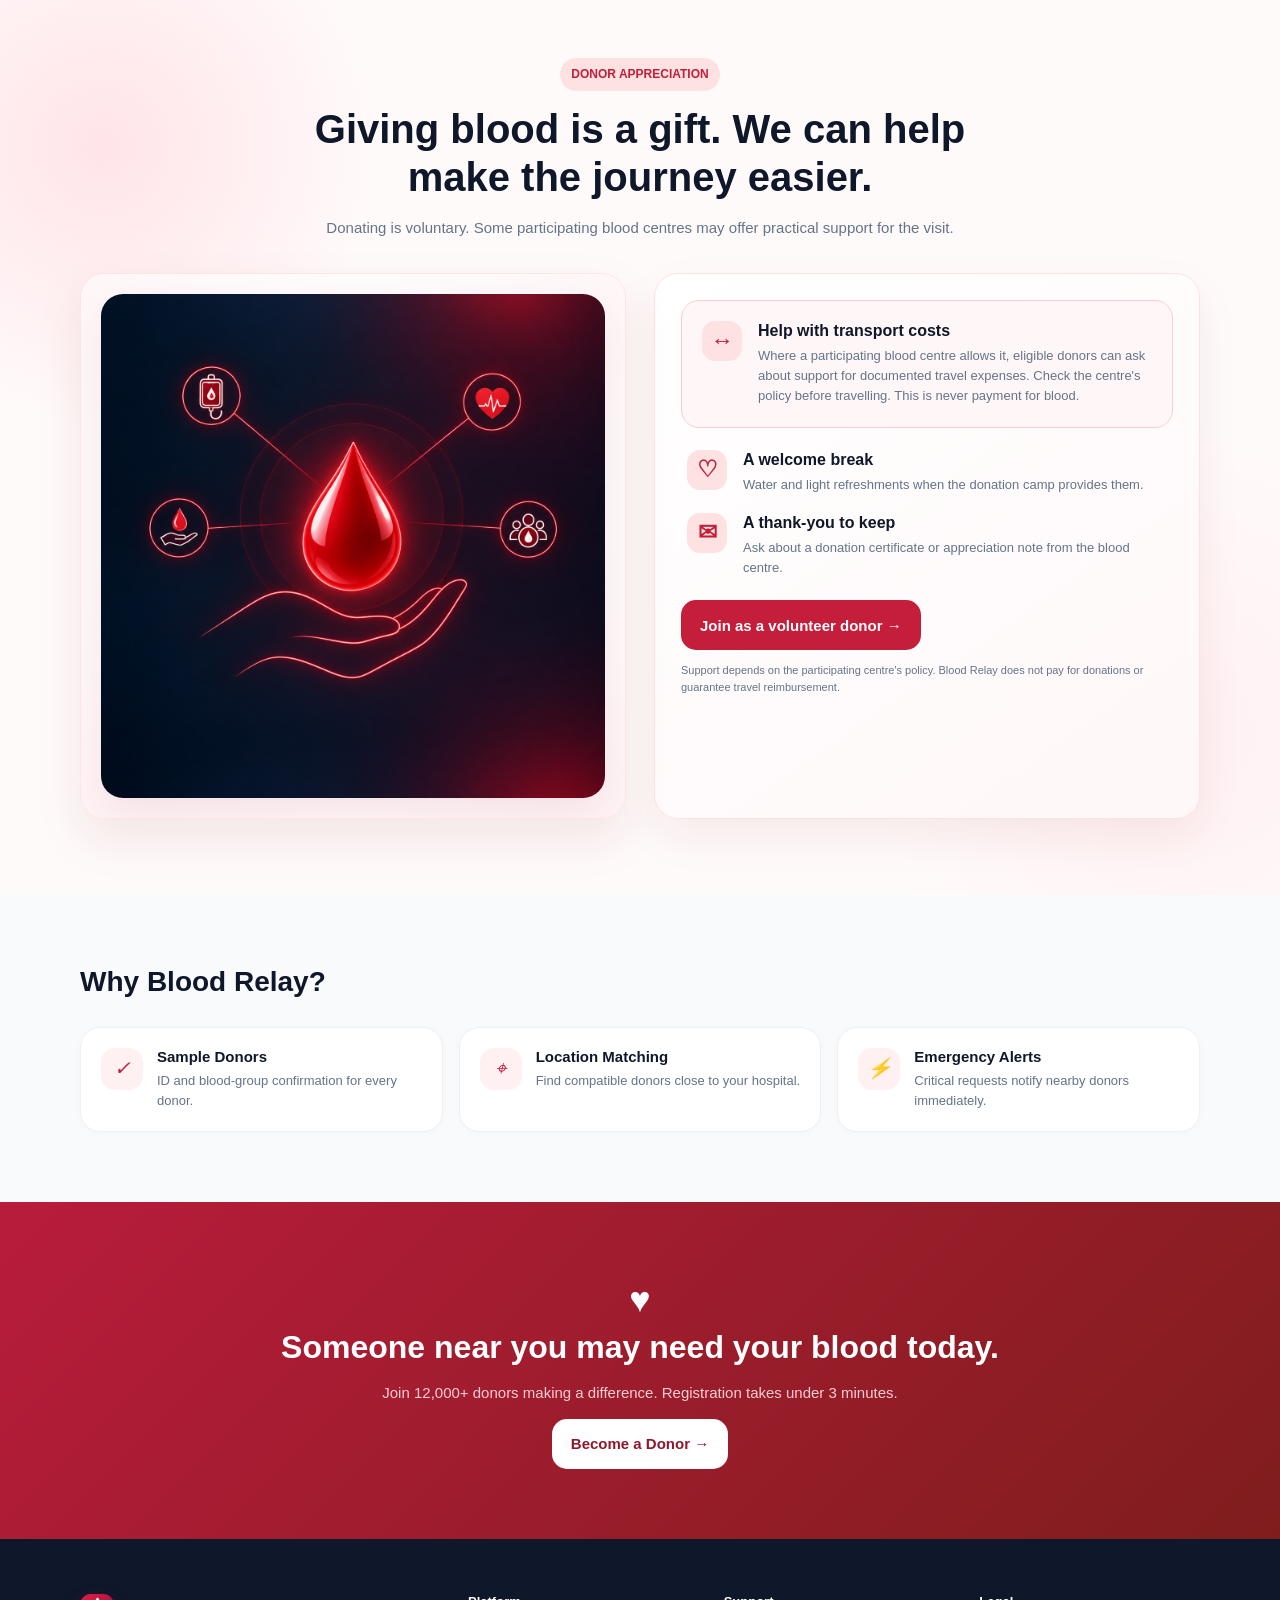
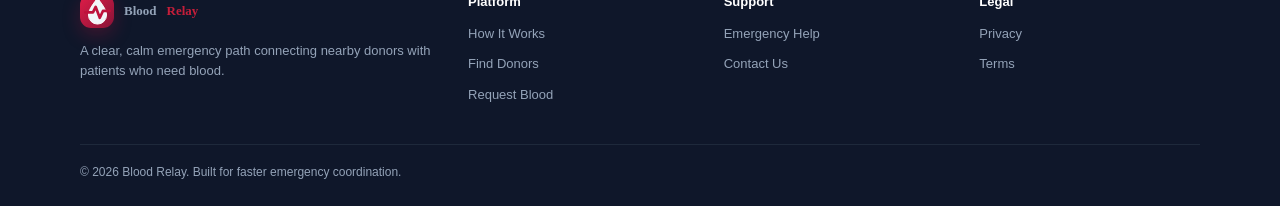
==== commit d8f42c17: "Merge pull request #19 from Hari46-om/feature/state some changes" ====
--- a/index.html
+++ b/index.html
@@ -77,16 +77,16 @@
           </div>
           <div class="network" aria-label="Blood request network">
             <i class="core">
-              ♥
+              
             </i>
             <i class="node">
-              ⌖
+              🩸 
             </i>
             <i class="node">
-              ♙
+              🩺
             </i>
             <i class="node">
-              ♙
+               ⚕️ 
             </i>
             <b class="line">
             </b>
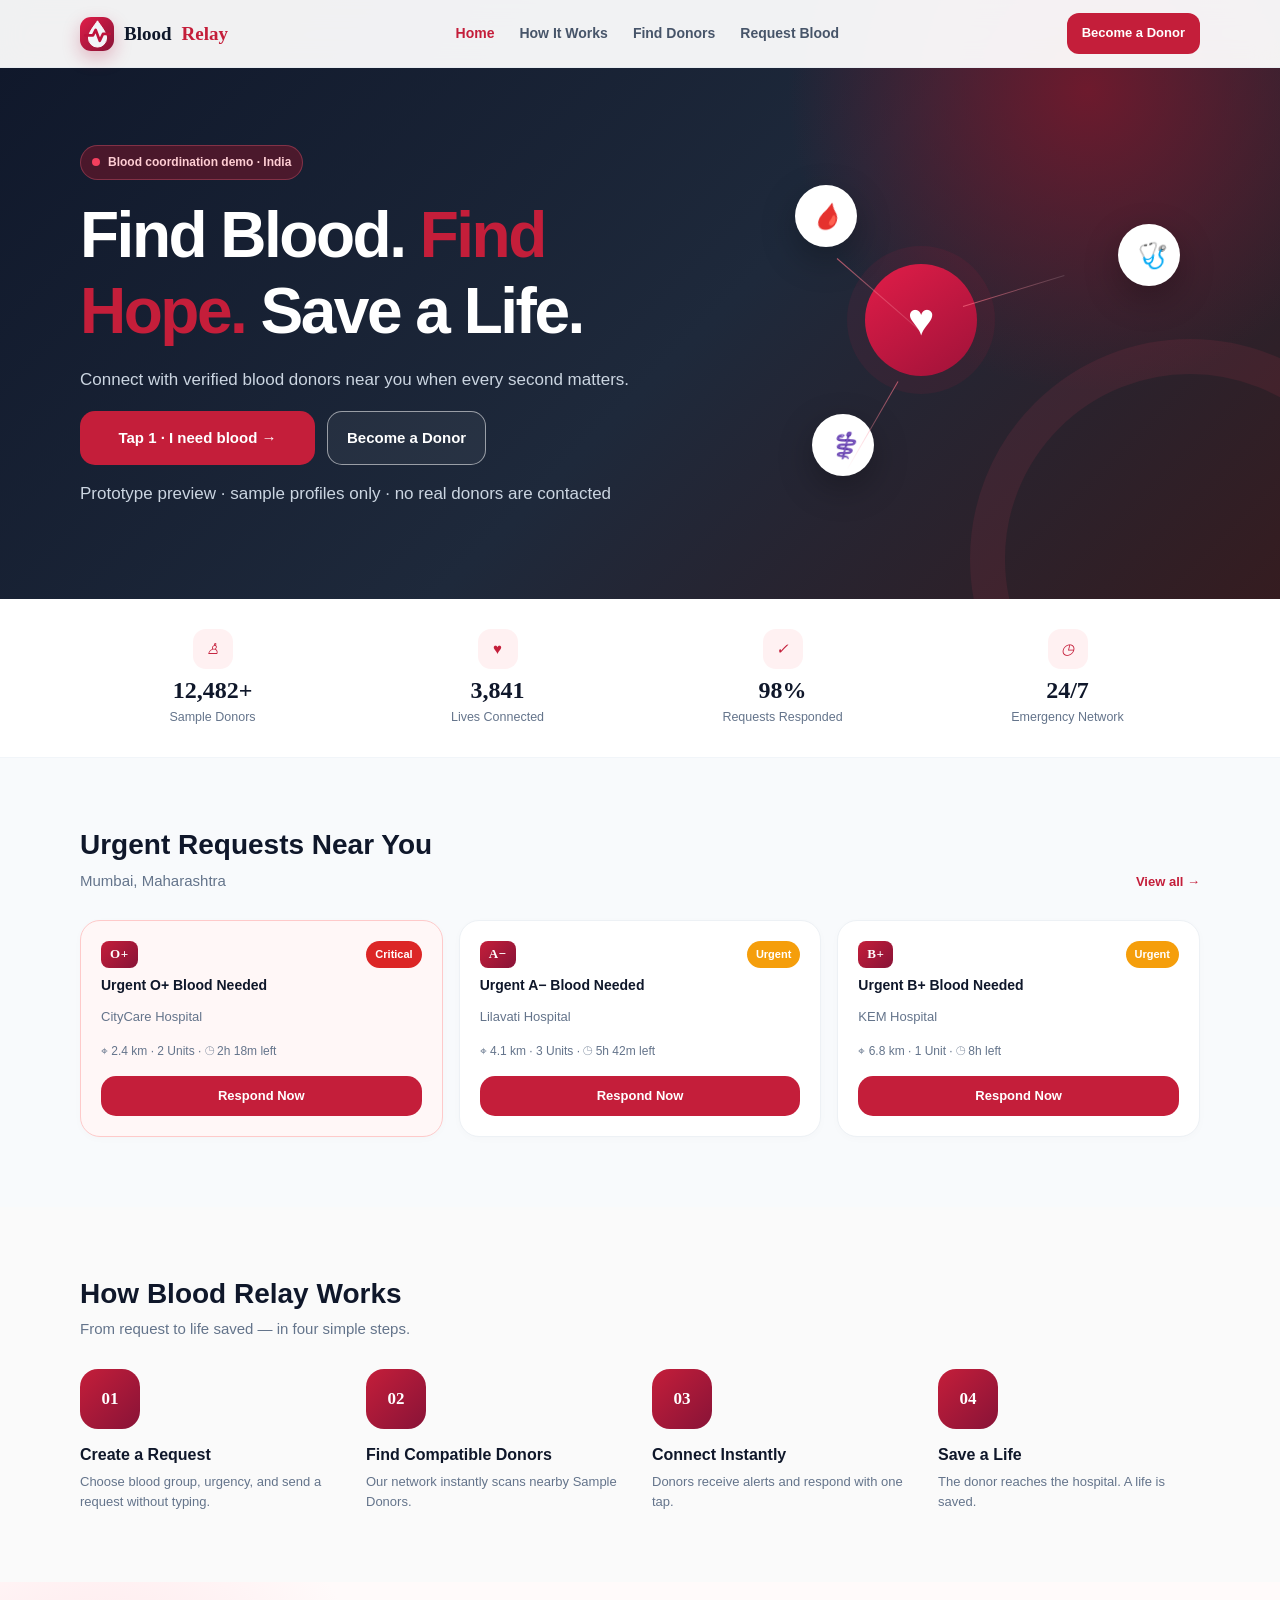
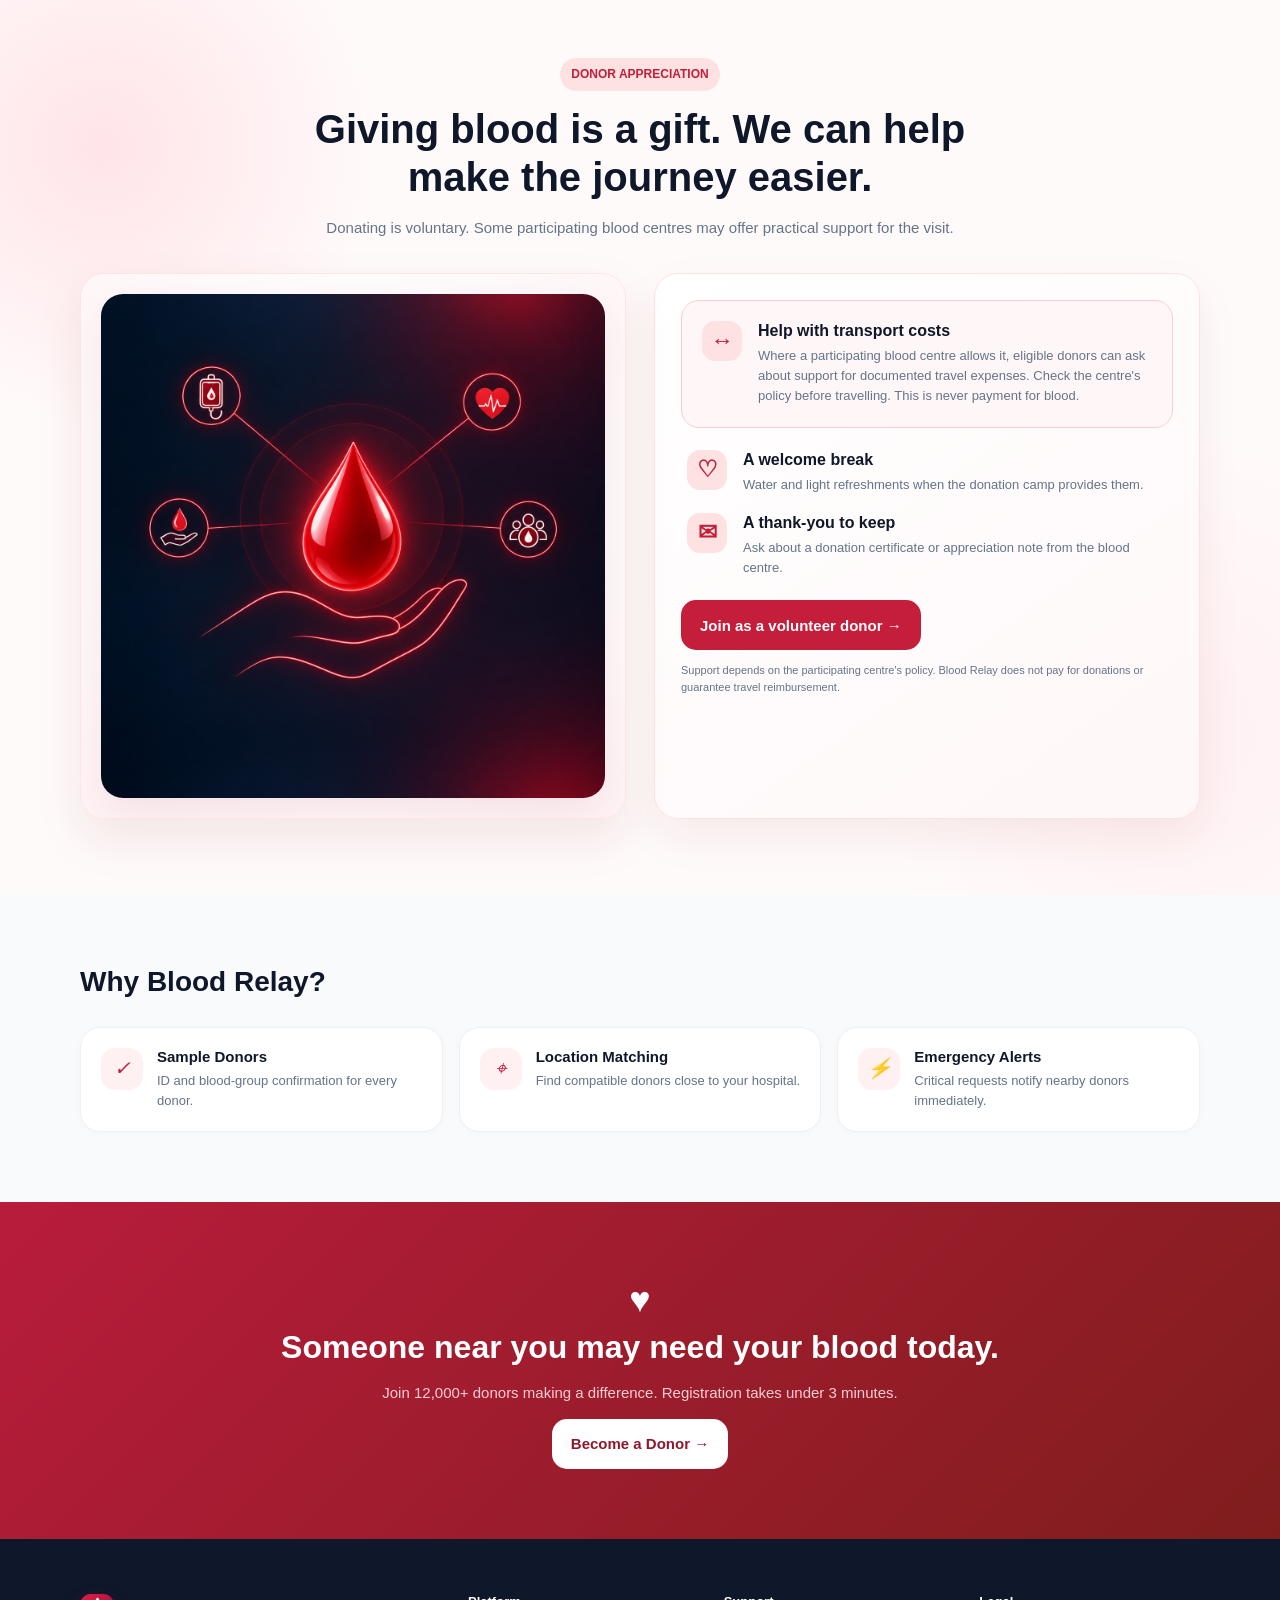
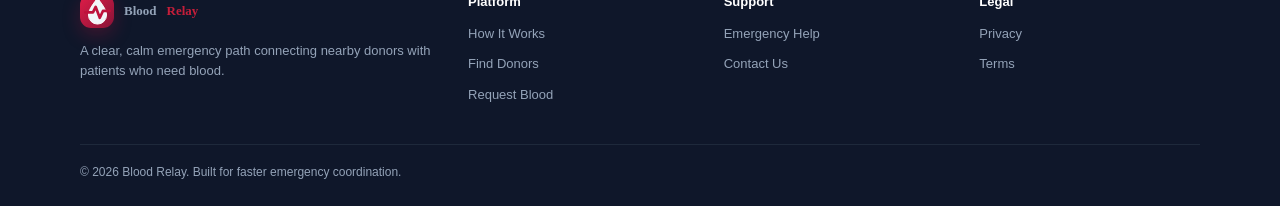
==== commit 31404ba0: "Replace empty heart icon with a filled heart icon" ====
--- a/index.html
+++ b/index.html
@@ -77,7 +77,7 @@
           </div>
           <div class="network" aria-label="Blood request network">
             <i class="core">
-              
+              ♥
             </i>
             <i class="node">
               🩸 
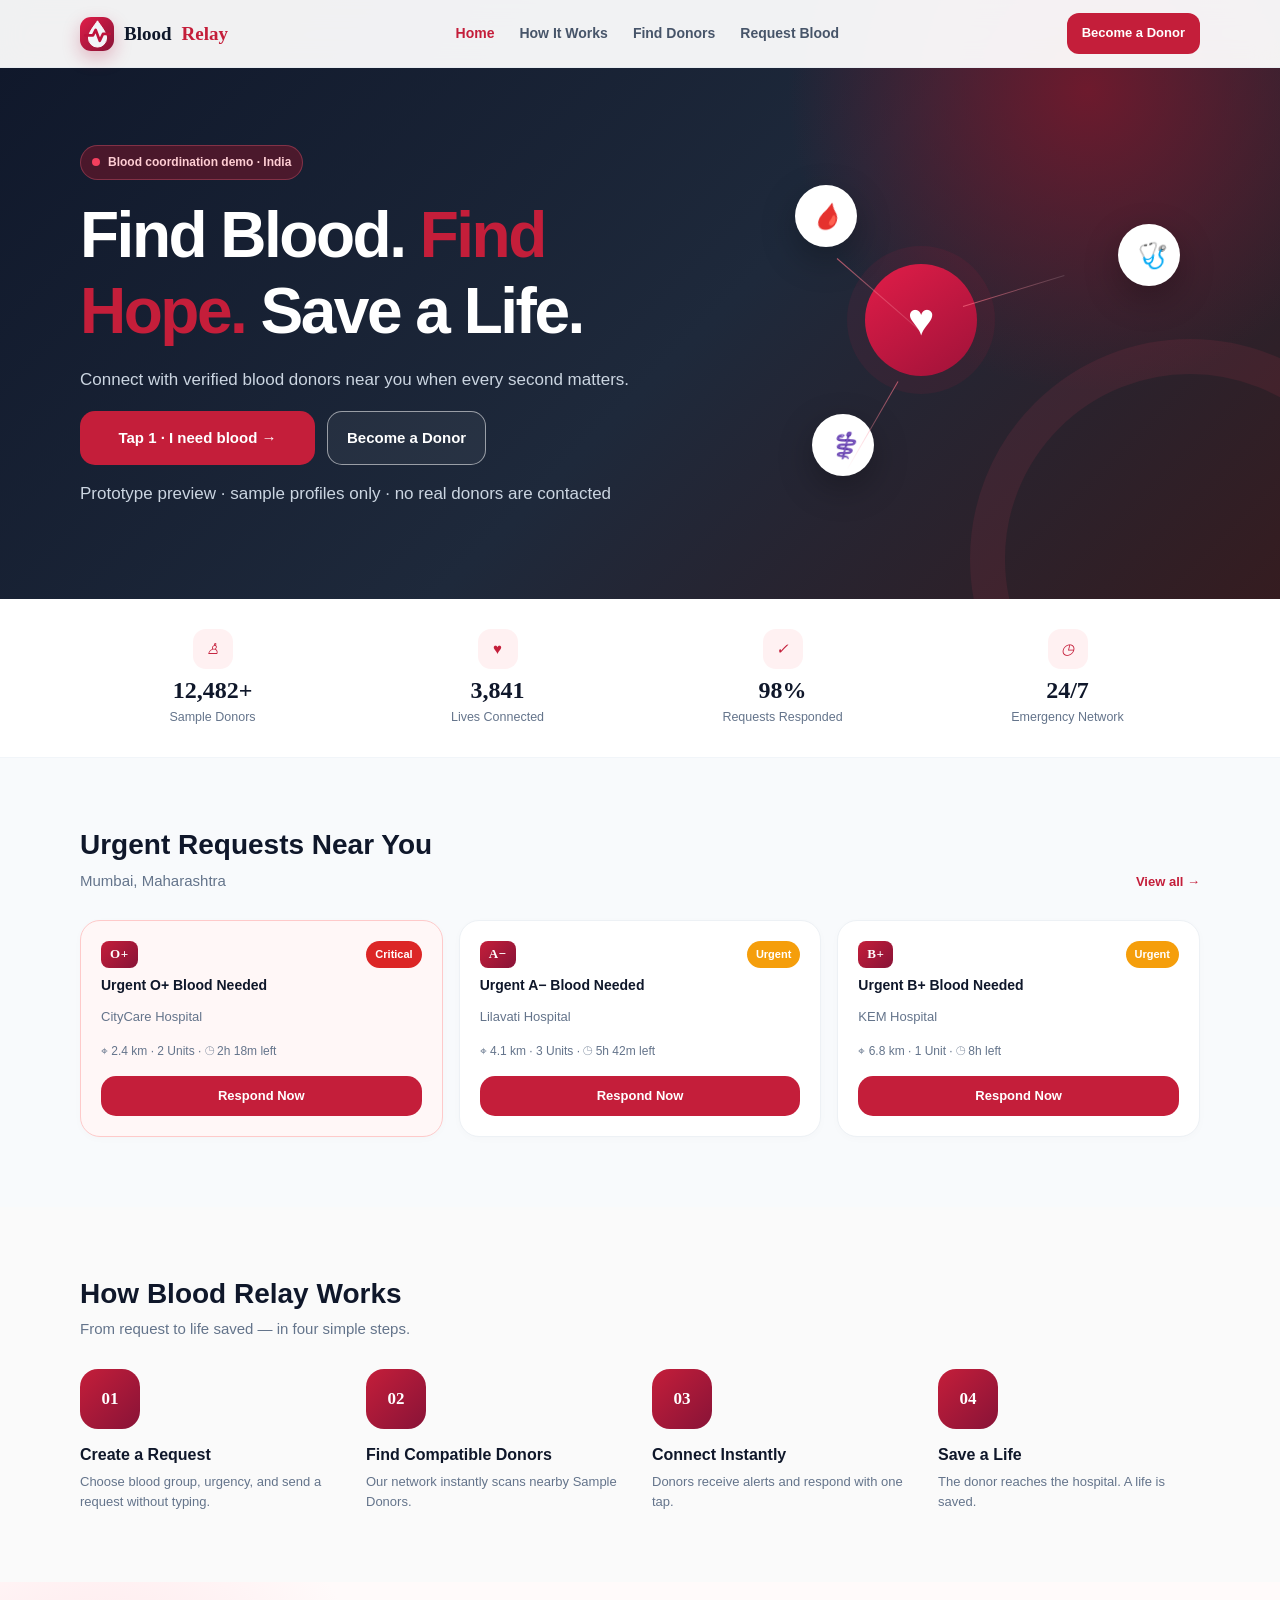
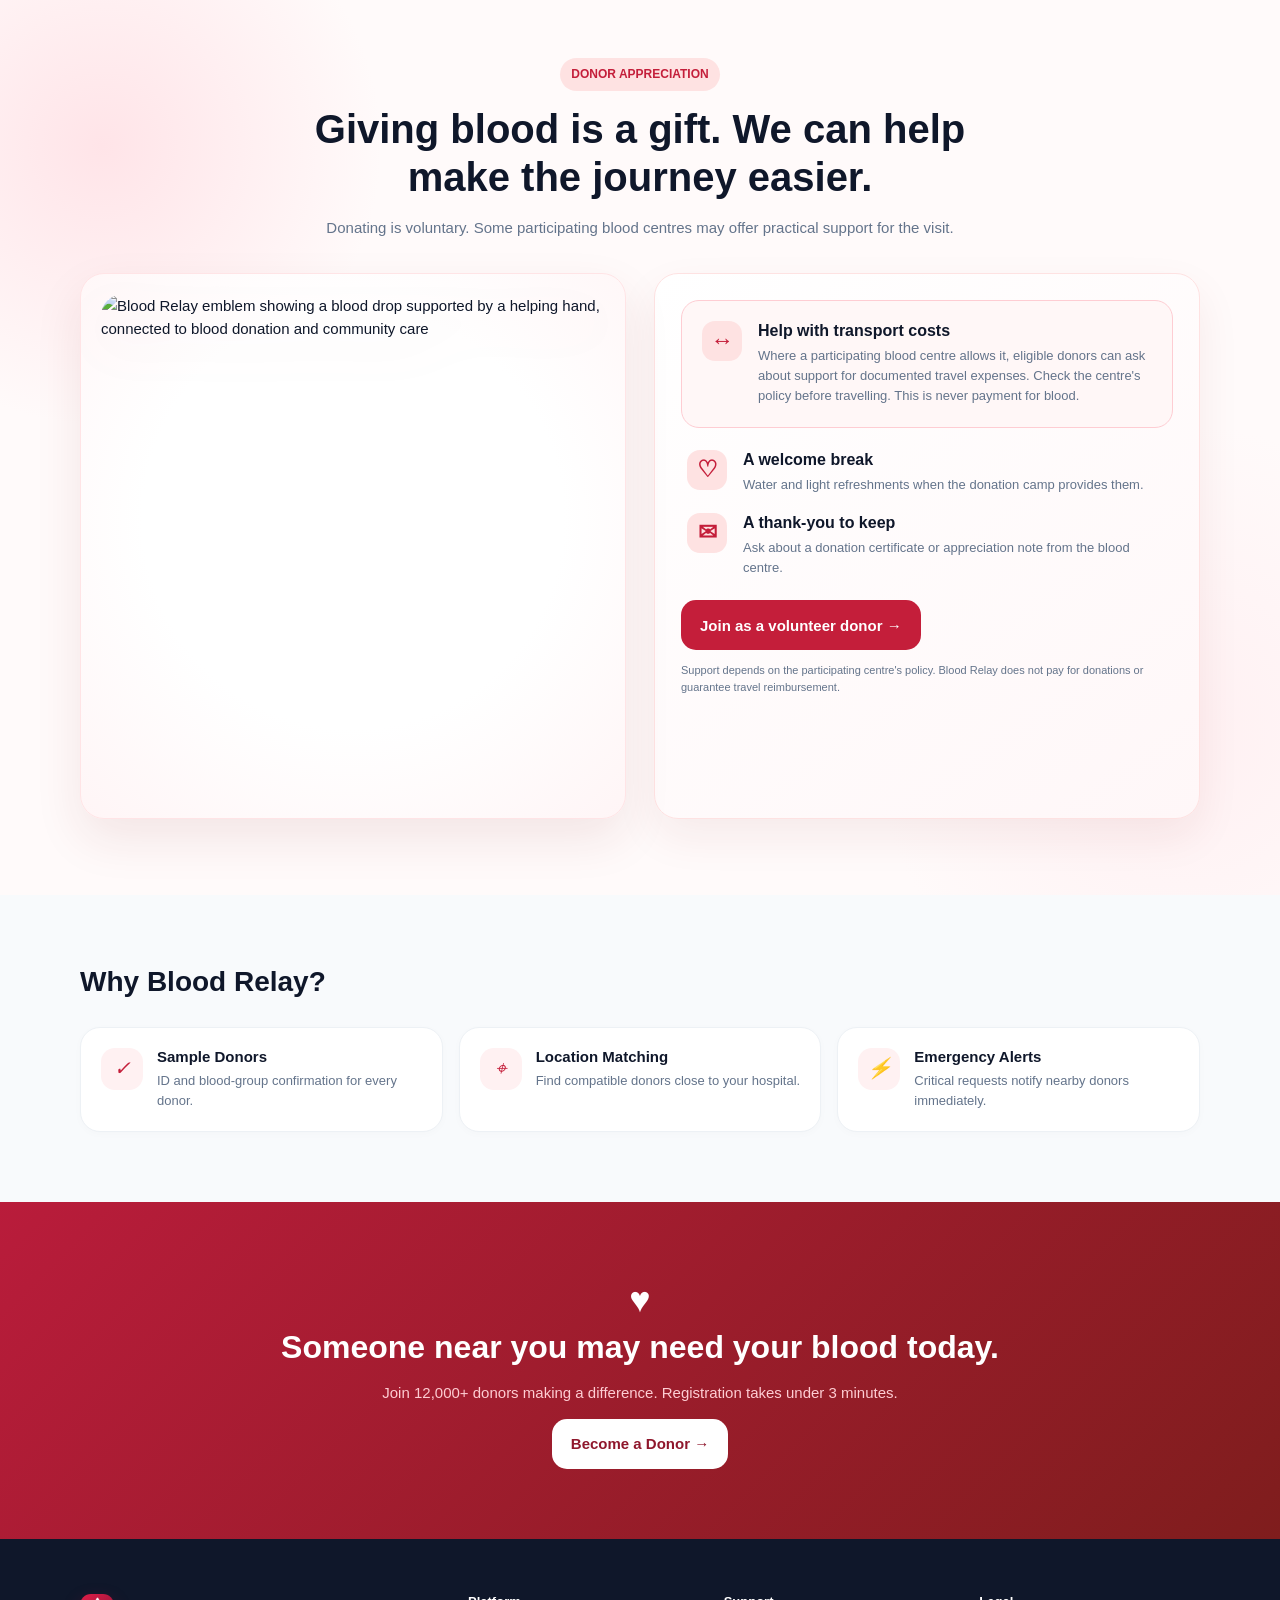
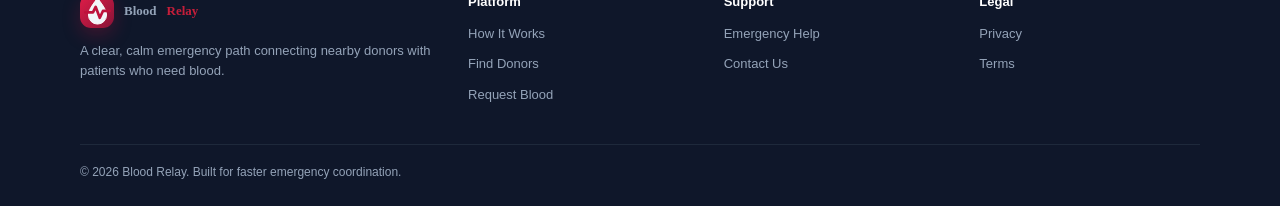
==== commit cc1ab4aa: "Update image source in donor support section" ====
--- a/index.html
+++ b/index.html
@@ -303,7 +303,7 @@
           </div>
           <div class="donor-support-layout">
             <figure class="donor-support-photo">
-              <img class="donor-support-image" src="ChatGPT Image Oct 6, 2026, 01_13_18 AM.png" alt="Blood Relay emblem showing a blood drop supported by a helping hand, connected to blood donation and community care">
+              <img class="donor-support-image" src="image.png" alt="Blood Relay emblem showing a blood drop supported by a helping hand, connected to blood donation and community care">
             </figure>
             <div class="donor-support-panel">
               <article class="donor-transport">
